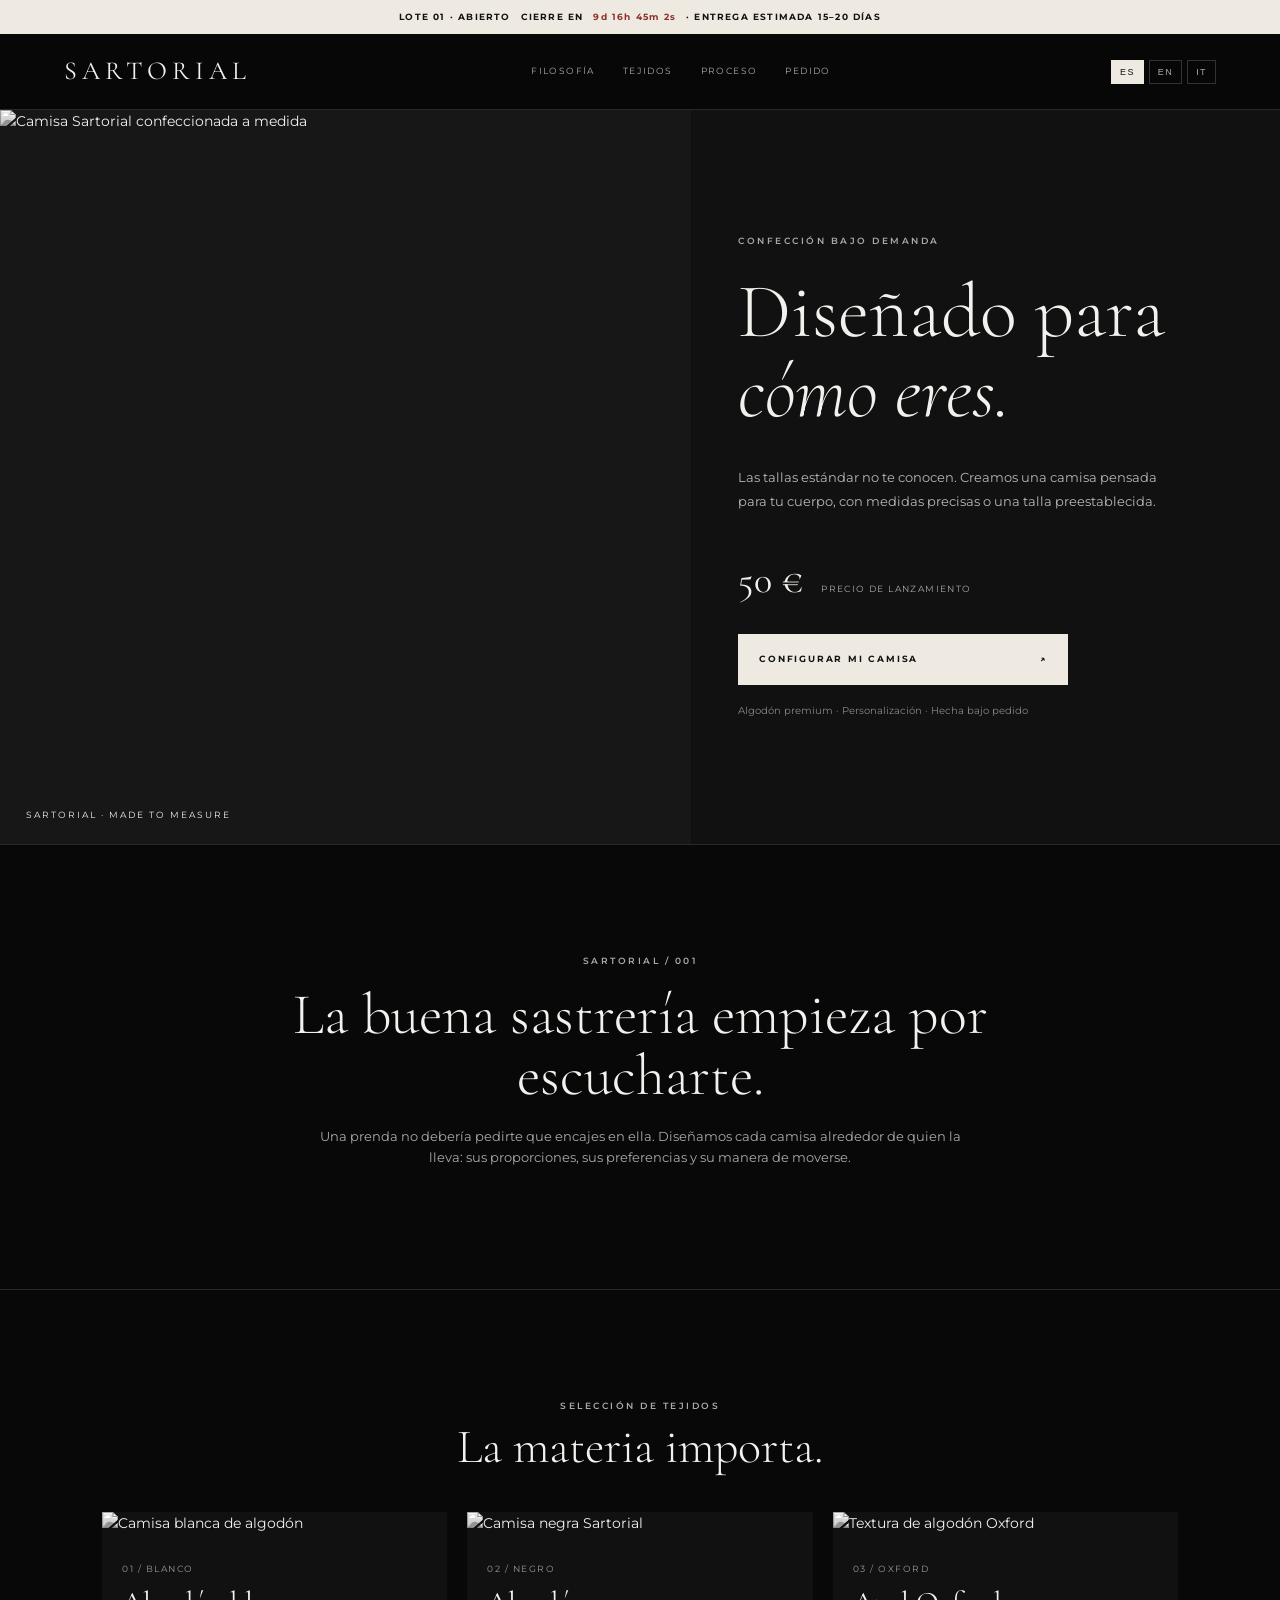
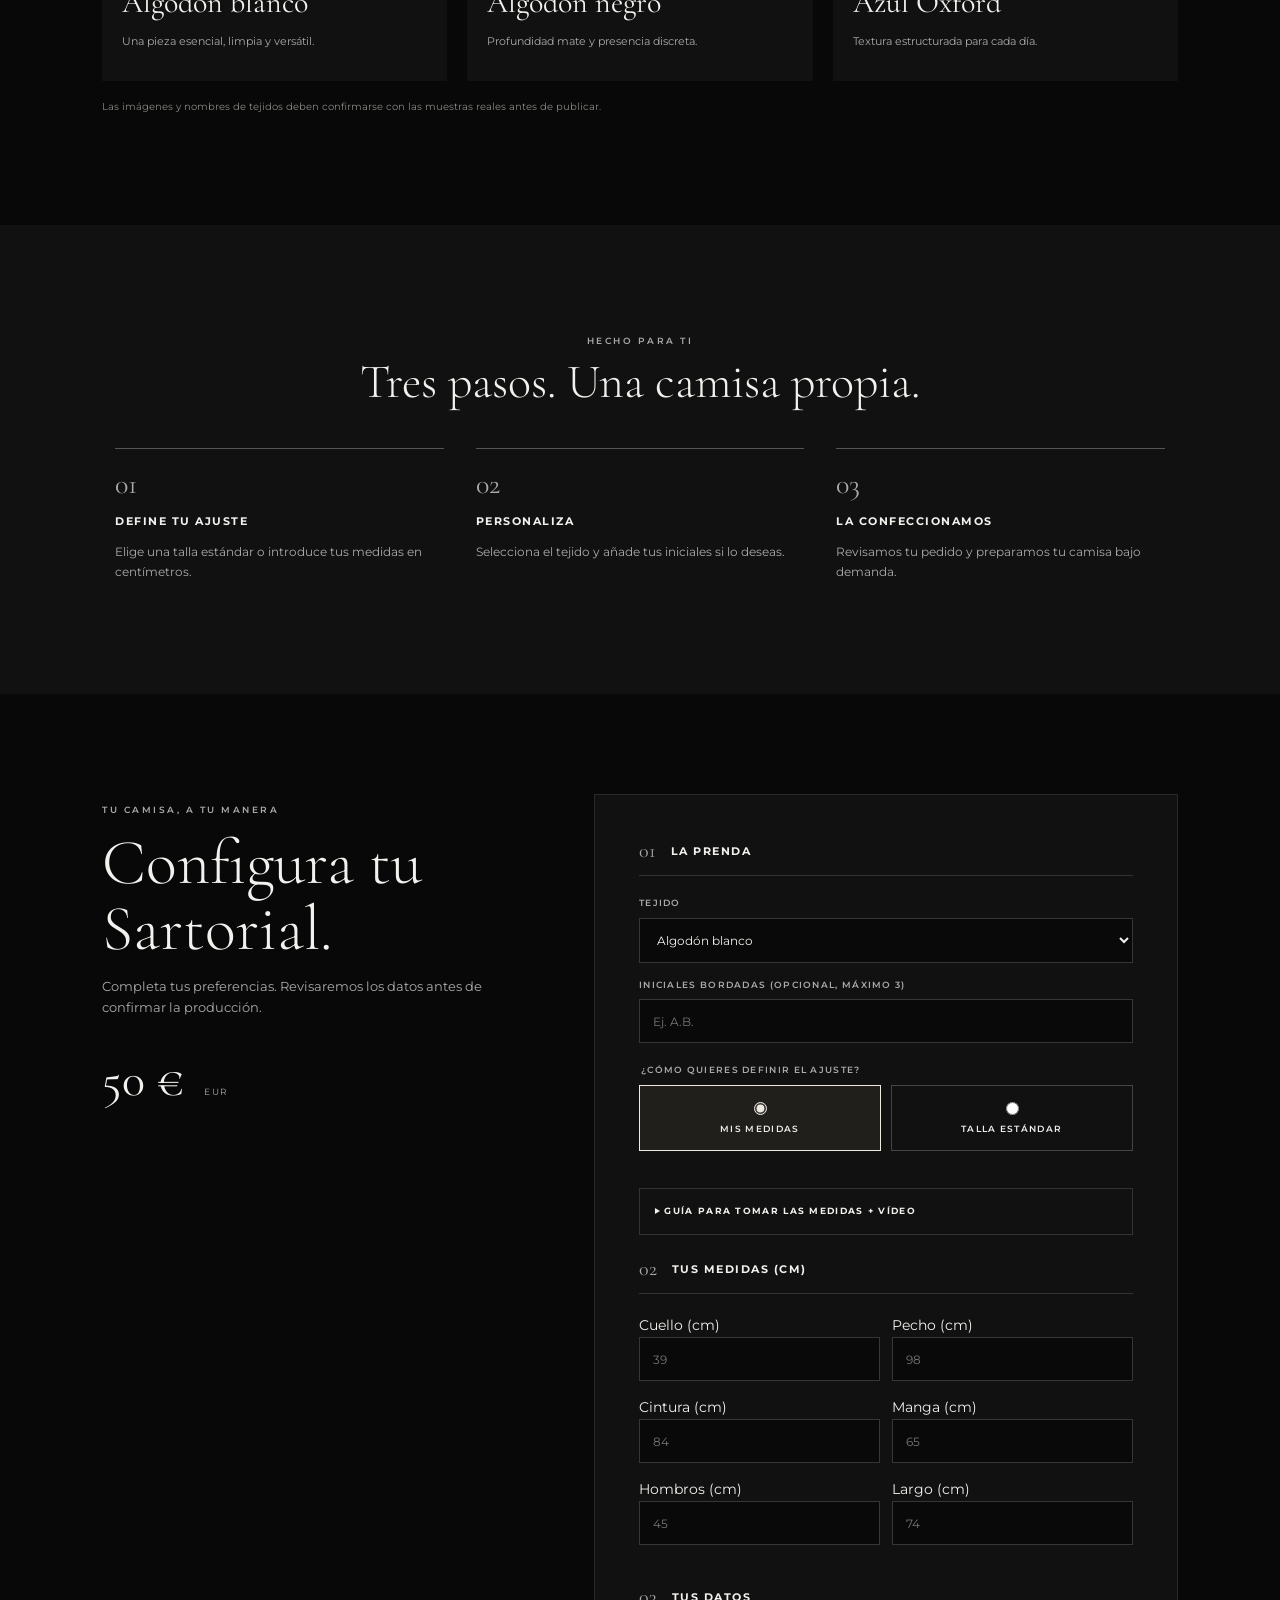
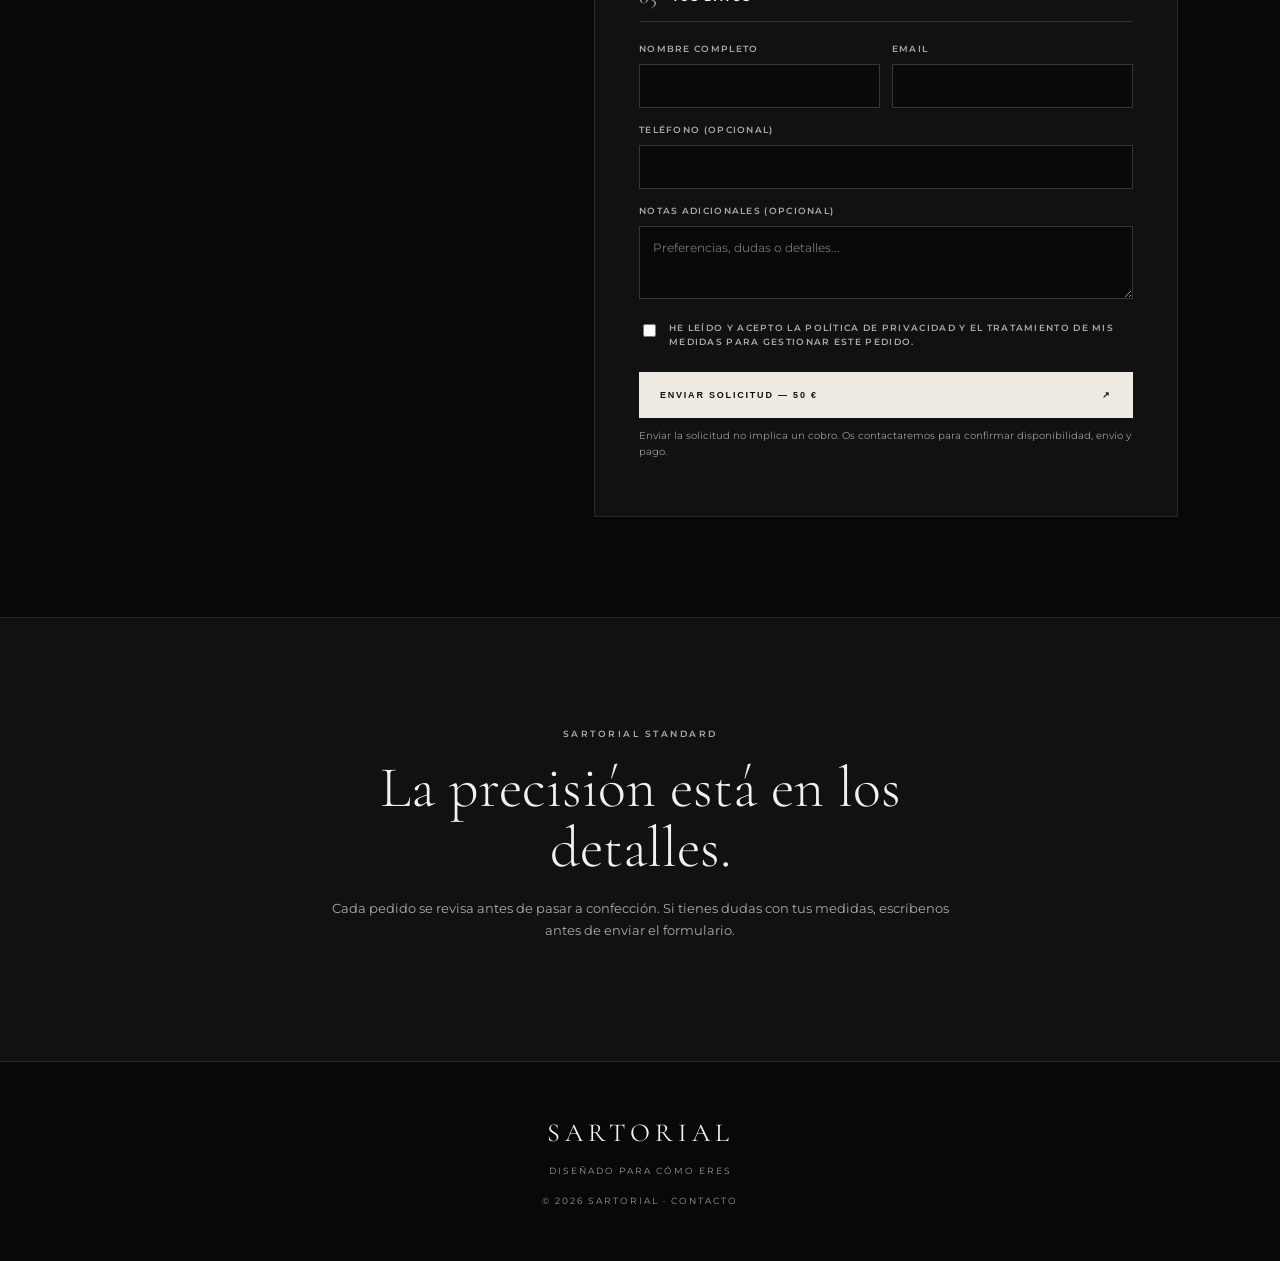
==== index.html @ f7d9afb0 "Add files via upload" ====
<!doctype html>
<html lang="es">
<head>
  <meta charset="utf-8">
  <meta name="viewport" content="width=device-width, initial-scale=1">
  <meta name="theme-color" content="#080808">
  <meta name="description" content="Camisas hechas para ti. Personaliza tu Sartorial con tejidos premium, iniciales bordadas y medidas individuales.">
  <title>Sartorial — Diseñado para cómo eres</title>
  <link rel="preconnect" href="https://fonts.googleapis.com">
  <link rel="preconnect" href="https://fonts.gstatic.com" crossorigin>
  <link href="https://fonts.googleapis.com/css2?family=Cormorant+Garamond:wght@300;400;500;600&family=Montserrat:wght@300;400;500;600;700&display=swap" rel="stylesheet">
  <link rel="stylesheet" href="styles.css">
  <script type="application/ld+json">
  {"@context":"https://schema.org","@type":"Product","name":"Camisa Sartorial a medida","description":"Camisa confeccionada bajo demanda y personalizada.","offers":{"@type":"Offer","price":"50.00","priceCurrency":"EUR","availability":"https://schema.org/PreOrder"}}
  </script>
</head>
<body>
  <div class="announcement"><span id="batch-label">LOTE ABIERTO</span><span>CIERRE EN</span><strong id="countdown">—</strong><span>· ENTREGA ESTIMADA 15–20 DÍAS</span></div>
  <header class="site-header">
    <a class="wordmark" href="#inicio" aria-label="Sartorial inicio">SARTORIAL</a>
    <nav aria-label="Navegación principal"><a href="#filosofia">FILOSOFÍA</a><a href="#tejidos">TEJIDOS</a><a href="#proceso">PROCESO</a><a href="#pedido">PEDIDO</a></nav>
    <div class="language" aria-label="Idioma"><button class="active" data-lang="es">ES</button><button data-lang="en">EN</button><button data-lang="it">IT</button></div>
  </header>

  <main>
    <section class="hero" id="inicio">
      <div class="hero-image">
        <img src="https://lh3.googleusercontent.com/d/1wx8-5q3c4kAU1tQ2oVmHjJ8CKC2VSAO0" alt="Camisa Sartorial confeccionada a medida" fetchpriority="high">
        <div class="image-note">SARTORIAL · MADE TO MEASURE</div>
      </div>
      <div class="hero-copy">
        <p class="eyebrow" data-i18n="eyebrow">CONFECCIÓN BAJO DEMANDA</p>
        <h1 data-i18n="heroTitle">Diseñado para <em>cómo eres.</em></h1>
        <p class="intro" data-i18n="heroText">Las tallas estándar no te conocen. Creamos una camisa pensada para tu cuerpo, con medidas precisas o una talla preestablecida.</p>
        <div class="price">50 € <small data-i18n="fixedPrice">PRECIO DE LANZAMIENTO</small></div>
        <a class="button button-light" href="#pedido" data-i18n="cta">CONFIGURAR MI CAMISA <span>↗</span></a>
        <p class="microcopy" data-i18n="heroFoot">Algodón premium · Personalización · Hecha bajo pedido</p>
      </div>
    </section>

    <section class="manifesto section-pad" id="filosofia">
      <p class="eyebrow">SARTORIAL / 001</p>
      <h2 data-i18n="manifestoTitle">La buena sastrería empieza por escucharte.</h2>
      <p data-i18n="manifestoText">Una prenda no debería pedirte que encajes en ella. Diseñamos cada camisa alrededor de quien la lleva: sus proporciones, sus preferencias y su manera de moverse.</p>
    </section>

    <section class="editorial section-pad" id="tejidos">
      <div class="section-heading"><p class="eyebrow" data-i18n="materialsEyebrow">SELECCIÓN DE TEJIDOS</p><h2 data-i18n="materialsTitle">La materia importa.</h2></div>
      <div class="fabric-grid">
        <article class="fabric-card"><img src="https://lh3.googleusercontent.com/d/1cTrzSL8XdZpRf8kXjoqJFX-5O8JJBN8q" alt="Camisa blanca de algodón" loading="lazy"><div><span>01 / BLANCO</span><h3>Algodón blanco</h3><p>Una pieza esencial, limpia y versátil.</p></div></article>
        <article class="fabric-card"><img src="https://lh3.googleusercontent.com/d/1vW1AAp91t5ZavHSeyl07UrcdvNSV1Z9H" alt="Camisa negra Sartorial" loading="lazy"><div><span>02 / NEGRO</span><h3>Algodón negro</h3><p>Profundidad mate y presencia discreta.</p></div></article>
        <article class="fabric-card"><img src="https://lh3.googleusercontent.com/d/1_Z3MTO8DYnrXw97mIoOrUV_EVAlqHtDP" alt="Textura de algodón Oxford" loading="lazy"><div><span>03 / OXFORD</span><h3>Azul Oxford</h3><p>Textura estructurada para cada día.</p></div></article>
      </div>
      <p class="fine-print">Las imágenes y nombres de tejidos deben confirmarse con las muestras reales antes de publicar.</p>
    </section>

    <section class="process section-pad" id="proceso">
      <div class="section-heading"><p class="eyebrow" data-i18n="processEyebrow">HECHO PARA TI</p><h2 data-i18n="processTitle">Tres pasos. Una camisa propia.</h2></div>
      <div class="steps">
        <article><b>01</b><h3 data-i18n="step1Title">Define tu ajuste</h3><p data-i18n="step1Text">Elige una talla estándar o introduce tus medidas en centímetros.</p></article>
        <article><b>02</b><h3 data-i18n="step2Title">Personaliza</h3><p data-i18n="step2Text">Selecciona el tejido y añade tus iniciales si lo deseas.</p></article>
        <article><b>03</b><h3 data-i18n="step3Title">La confeccionamos</h3><p data-i18n="step3Text">Revisamos tu pedido y preparamos tu camisa bajo demanda.</p></article>
      </div>
    </section>

    <section class="order-section section-pad" id="pedido">
      <div class="order-intro"><p class="eyebrow" data-i18n="orderEyebrow">TU CAMISA, A TU MANERA</p><h2 data-i18n="orderTitle">Configura tu Sartorial.</h2><p data-i18n="orderText">Completa tus preferencias. Revisaremos los datos antes de confirmar la producción.</p><div class="price large">50 € <small>EUR</small></div></div>
      <form id="order-form" class="order-form">
        <div class="form-heading"><span>01</span><h3 data-i18n="formProduct">La prenda</h3></div>
        <label><span data-i18n="fabricLabel">Tejido</span><select name="fabric" required><option value="white-cotton">Algodón blanco</option><option value="black-cotton">Algodón negro</option><option value="blue-oxford">Azul Oxford</option></select></label>
        <label><span data-i18n="initialsLabel">Iniciales bordadas (opcional, máximo 3)</span><input name="initials" maxlength="3" placeholder="Ej. A.B." autocomplete="off"></label>
        <fieldset><legend data-i18n="fitMethod">¿Cómo quieres definir el ajuste?</legend><div class="choice-row"><label class="choice"><input type="radio" name="measurementMode" value="custom" checked><span data-i18n="customMode">Mis medidas</span></label><label class="choice"><input type="radio" name="measurementMode" value="standard"><span data-i18n="standardMode">Talla estándar</span></label></div></fieldset>

        <div class="measurement-help">
          <details><summary data-i18n="measureGuide">GUÍA PARA TOMAR LAS MEDIDAS + VÍDEO</summary>
            <div class="guide-content">
              <p data-i18n="guideIntro">Usa una cinta métrica flexible. Mide sobre una camisa que te siente bien o pide ayuda a otra persona. Anota las medidas en centímetros.</p>
              <div class="measure-list">
                <p><b>01 · Cuello</b><br>Rodea la base del cuello, dejando espacio para un dedo.</p>
                <p><b>02 · Pecho</b><br>Mide alrededor de la parte más ancha del pecho, bajo las axilas.</p>
                <p><b>03 · Cintura</b><br>Mide alrededor de la zona donde quieres que la camisa quede ajustada.</p>
                <p><b>04 · Manga</b><br>Mide desde el punto del hombro hasta la muñeca, con el brazo ligeramente doblado.</p>
                <p><b>05 · Hombros</b><br>Mide de un extremo al otro de los hombros por la espalda.</p>
                <p><b>06 · Largo</b><br>Mide desde la base del cuello por la espalda hasta el largo deseado.</p>
              </div>
              <div class="video-placeholder"><div class="play">▶</div><p>Vídeo de toma de medidas</p><small>El enlace del vídeo original del PDF no es un ID válido de YouTube. Añadiremos aquí vuestro vídeo cuando lo tengáis.</small></div>
            </div>
          </details>
        </div>

        <div id="custom-fields">
          <div class="form-heading"><span>02</span><h3 data-i18n="measurementsTitle">Tus medidas (cm)</h3></div>
          <div class="measure-grid">
            <label>Cuello (cm)<input name="neck" type="number" min="25" max="60" step="0.5" placeholder="39" required></label>
            <label>Pecho (cm)<input name="chest" type="number" min="60" max="160" step="0.5" placeholder="98" required></label>
            <label>Cintura (cm)<input name="waist" type="number" min="50" max="160" step="0.5" placeholder="84" required></label>
            <label>Manga (cm)<input name="sleeve" type="number" min="40" max="100" step="0.5" placeholder="65" required></label>
            <label>Hombros (cm)<input name="shoulders" type="number" min="30" max="70" step="0.5" placeholder="45" required></label>
            <label>Largo (cm)<input name="length" type="number" min="50" max="100" step="0.5" placeholder="74" required></label>
          </div>
        </div>
        <div id="standard-fields" hidden>
          <div class="form-heading"><span>02</span><h3 data-i18n="standardTitle">Talla estándar</h3></div>
          <label><span data-i18n="patternLabel">Patrón</span><select name="fitPattern"><option value="slim">Slim fit</option><option value="regular">Regular fit</option><option value="oversized">Oversized</option></select></label>
          <label><span data-i18n="sizeLabel">Talla</span><select name="standardSize"><option>S</option><option>M</option><option>L</option><option>XL</option><option>XXL</option></select></label>
          <div class="measure-grid"><label><span data-i18n="heightLabel">Altura (cm)</span><input name="height" type="number" min="120" max="230" placeholder="180" required></label><label><span data-i18n="weightLabel">Peso (kg)</span><input name="weight" type="number" min="35" max="250" placeholder="75" required></label></div>
        </div>
        <div class="form-heading"><span>03</span><h3 data-i18n="contactTitle">Tus datos</h3></div>
        <div class="measure-grid"><label><span data-i18n="nameLabel">Nombre completo</span><input name="customerName" autocomplete="name" required></label><label><span data-i18n="emailLabel">Email</span><input name="email" type="email" autocomplete="email" required></label></div>
        <label><span data-i18n="phoneLabel">Teléfono (opcional)</span><input name="phone" type="tel" autocomplete="tel"></label>
        <label><span data-i18n="notesLabel">Notas adicionales (opcional)</span><textarea name="notes" rows="3" maxlength="1000" placeholder="Preferencias, dudas o detalles..."></textarea></label>
        <label class="consent"><input type="checkbox" name="privacyConsent" required><span data-i18n="privacyText">He leído y acepto la política de privacidad y el tratamiento de mis medidas para gestionar este pedido.</span></label>
        <button class="button button-light submit" type="submit"><span data-i18n="submit">ENVIAR SOLICITUD — 50 €</span><span>↗</span></button>
        <p class="form-note" data-i18n="paymentNote">Enviar la solicitud no implica un cobro. Os contactaremos para confirmar disponibilidad, envío y pago.</p>
        <div id="form-status" class="status" role="status" aria-live="polite"></div>
      </form>
    </section>

    <section class="promise section-pad"><p class="eyebrow">SARTORIAL STANDARD</p><h2 data-i18n="promiseTitle">La precisión está en los detalles.</h2><p data-i18n="promiseText">Cada pedido se revisa antes de pasar a confección. Si tienes dudas con tus medidas, escríbenos antes de enviar el formulario.</p></section>
  </main>
  <footer><a class="wordmark" href="#inicio">SARTORIAL</a><p>DISEÑADO PARA CÓMO ERES</p><small>© <span id="year"></span> SARTORIAL · <a href="mailto:hello@sartorial.example">CONTACTO</a></small></footer>
  <script src="app.js"></script>
</body>
</html>
---- styles.css ----
*{box-sizing:border-box}html{scroll-behavior:smooth}body{margin:0;background:#080808;color:#f3f1ed;font-family:Montserrat,Arial,sans-serif;font-size:14px;line-height:1.65;-webkit-font-smoothing:antialiased}a{color:inherit}.announcement{min-height:34px;background:#eeeae2;color:#111;display:flex;align-items:center;justify-content:center;gap:10px;padding:7px 12px;font-size:9px;font-weight:700;letter-spacing:1.2px;flex-wrap:wrap}.announcement strong{color:#8d3027}.site-header{height:76px;padding:0 5vw;display:flex;align-items:center;justify-content:space-between;border-bottom:1px solid #292929;position:sticky;top:0;background:rgba(8,8,8,.94);backdrop-filter:blur(14px);z-index:10}.wordmark{text-decoration:none;font-family:"Cormorant Garamond",serif;font-size:26px;letter-spacing:5px;font-weight:400}.site-header nav{display:flex;gap:28px}.site-header nav a,.language button{font-size:9px;letter-spacing:1.4px;text-decoration:none;color:#aaa}.site-header nav a:hover{color:#fff}.language{display:flex;gap:5px}.language button{background:none;border:1px solid #333;padding:6px 8px;color:#aaa;cursor:pointer}.language button.active{background:#eeeae2;color:#111;border-color:#eeeae2}.hero{display:grid;grid-template-columns:1.08fr .92fr;min-height:650px;border-bottom:1px solid #282828}.hero-image{position:relative;min-height:550px;background:#171717;overflow:hidden}.hero-image img{width:100%;height:100%;position:absolute;inset:0;object-fit:cover;object-position:center 20%;filter:grayscale(100%);}.image-note{position:absolute;bottom:22px;left:26px;font-size:9px;letter-spacing:2px}.hero-copy{padding:9vw 8%;display:flex;flex-direction:column;justify-content:center;background:#111}.eyebrow{font-size:9px;letter-spacing:2.5px;color:#aaa;font-weight:600}.hero h1,.section-heading h2,.manifesto h2,.order-intro h2,.promise h2{font-family:"Cormorant Garamond",Georgia,serif;font-weight:300;line-height:1.04}.hero h1{font-size:clamp(48px,6vw,82px);margin:14px 0 20px}.hero h1 em{font-weight:300}.intro{max-width:440px;color:#b9b7b2;font-size:13px;line-height:1.9}.price{font-family:"Cormorant Garamond",serif;font-size:38px;margin:22px 0}.price small{font-family:Montserrat,sans-serif;font-size:9px;letter-spacing:1.4px;color:#aaa;margin-left:9px}.button{display:flex;align-items:center;justify-content:space-between;gap:20px;padding:17px 20px;text-decoration:none;font-size:9px;letter-spacing:1.8px;font-weight:700;border:1px solid #eeeae2;cursor:pointer}.button-light{background:#eeeae2;color:#111}.button-light:hover{background:transparent;color:#eeeae2}.hero-copy .button{max-width:330px}.microcopy,.fine-print{font-size:10px;color:#898781;margin-top:18px}.section-pad{padding:100px 8%}.manifesto{text-align:center;max-width:900px;margin:auto}.manifesto h2,.promise h2{font-size:clamp(36px,5vw,58px);margin:16px auto}.manifesto>p:last-child,.promise>p:last-child{max-width:650px;margin:20px auto;color:#aaa;font-size:13px}.editorial{border-top:1px solid #282828}.section-heading{text-align:center;margin-bottom:40px}.section-heading h2{font-size:48px;margin:8px}.fabric-grid{display:grid;grid-template-columns:repeat(3,1fr);gap:20px}.fabric-card{position:relative;min-width:0;background:#111}.fabric-card img{width:100%;height:450px;object-fit:cover;filter:grayscale(100%);transition:.5s}.fabric-card:hover img{filter:grayscale(0);transform:scale(1.01)}.fabric-card div{padding:20px}.fabric-card span{font-size:9px;letter-spacing:1.5px;color:#999}.fabric-card h3{font:30px "Cormorant Garamond",serif;margin:5px 0}.fabric-card p{font-size:11px;color:#aaa}.process{background:#111}.steps{display:grid;grid-template-columns:repeat(3,1fr);gap:32px;max-width:1050px;margin:auto}.steps article{border-top:1px solid #555;padding-top:18px}.steps b{font:28px "Cormorant Garamond",serif;color:#aaa}.steps h3{font-size:11px;letter-spacing:1.5px;text-transform:uppercase}.steps p{font-size:12px;color:#aaa}.order-section{display:grid;grid-template-columns:.8fr 1.2fr;gap:8vw}.order-intro{position:sticky;top:120px;align-self:start}.order-intro h2{font-size:clamp(42px,5vw,64px);margin:12px 0}.order-intro>p:not(.eyebrow){color:#aaa;font-size:13px}.price.large{font-size:48px}.order-form{background:#111;border:1px solid #292929;padding:clamp(20px,4vw,44px)}.form-heading{display:flex;gap:15px;align-items:center;border-bottom:1px solid #333;margin:25px 0 20px;padding-bottom:12px}.form-heading:first-child{margin-top:0}.form-heading span{font:20px "Cormorant Garamond",serif;color:#aaa}.form-heading h3{font-size:11px;letter-spacing:1.5px;text-transform:uppercase;margin:0}.order-form label{display:block;margin:0 0 15px}.order-form label>span,.order-form legend{display:block;color:#aaa;font-size:9px;letter-spacing:1.3px;text-transform:uppercase;margin-bottom:7px;font-weight:600}.order-form input:not([type=radio]):not([type=checkbox]),.order-form select,.order-form textarea{width:100%;background:#090909;color:#f3f1ed;border:1px solid #363636;padding:13px;font:12px Montserrat,sans-serif;border-radius:0;min-height:44px}.order-form input:focus,.order-form select:focus,.order-form textarea:focus{outline:1px solid #aaa;border-color:#aaa}.order-form fieldset{border:0;padding:0;margin:20px 0}.choice-row{display:grid;grid-template-columns:1fr 1fr;gap:10px}.choice{border:1px solid #444;padding:13px;text-align:center;cursor:pointer}.choice:has(input:checked){border-color:#eeeae2;background:#201f1c}.choice input{accent-color:#eeeae2}.choice span{margin:0!important;color:#eee!important}.measure-grid{display:grid;grid-template-columns:1fr 1fr;gap:0 12px}.measurement-help{border:1px solid #333;margin:22px 0}.measurement-help summary{cursor:pointer;padding:15px;font-size:9px;letter-spacing:1.3px;font-weight:700}.guide-content{padding:0 16px 18px;color:#aaa;font-size:11px}.measure-list{display:grid;grid-template-columns:1fr 1fr;gap:8px 20px}.measure-list p{margin:8px 0}.measure-list b{color:#eee}.video-placeholder{background:#191919;border:1px solid #333;padding:24px;text-align:center;margin-top:15px}.play{width:42px;height:42px;border:1px solid #aaa;border-radius:50%;display:grid;place-items:center;margin:auto auto 10px}.video-placeholder p{color:#eee;margin:5px}.video-placeholder small{font-size:10px}.consent{display:flex!important;align-items:flex-start;gap:10px}.consent input{margin-top:3px;accent-color:#eeeae2}.consent span{font-size:9px!important;line-height:1.6}.submit{width:100%;margin-top:10px}.form-note{font-size:10px;color:#999;line-height:1.6}.status{margin-top:12px;font-size:12px}.status.error{color:#ff9c91}.status.success{color:#b7d9b1}.promise{text-align:center;background:#111;border-top:1px solid #292929}.promise h2{max-width:700px}footer{text-align:center;padding:50px 20px;border-top:1px solid #292929}footer p,footer small{font-size:9px;letter-spacing:2px;color:#999}footer small a{text-decoration:none} [hidden]{display:none!important}
@media(max-width:850px){.site-header{height:auto;min-height:66px;flex-wrap:wrap;padding:12px 5vw;gap:12px}.site-header nav{order:3;width:100%;justify-content:center;gap:18px}.site-header nav a{font-size:8px}.hero{grid-template-columns:1fr}.hero-image{min-height:420px;height:60vw}.hero-copy{padding:50px 8%}.fabric-grid{grid-template-columns:1fr 1fr}.fabric-card:last-child{grid-column:1/-1}.fabric-card img{height:360px}.order-section{grid-template-columns:1fr;gap:35px}.order-intro{position:static}.section-pad{padding:75px 6%}}
@media(max-width:560px){.announcement{font-size:8px;gap:6px}.wordmark{font-size:22px}.site-header nav{gap:12px}.site-header nav a{letter-spacing:.7px}.hero-image{min-height:360px}.hero h1{font-size:52px}.fabric-grid,.steps{grid-template-columns:1fr}.fabric-card:last-child{grid-column:auto}.fabric-card img{height:420px}.section-pad{padding:65px 6%}.measure-grid,.measure-list{grid-template-columns:1fr}.order-form{padding:20px 15px}.choice-row{grid-template-columns:1fr}.price{margin:16px 0}}
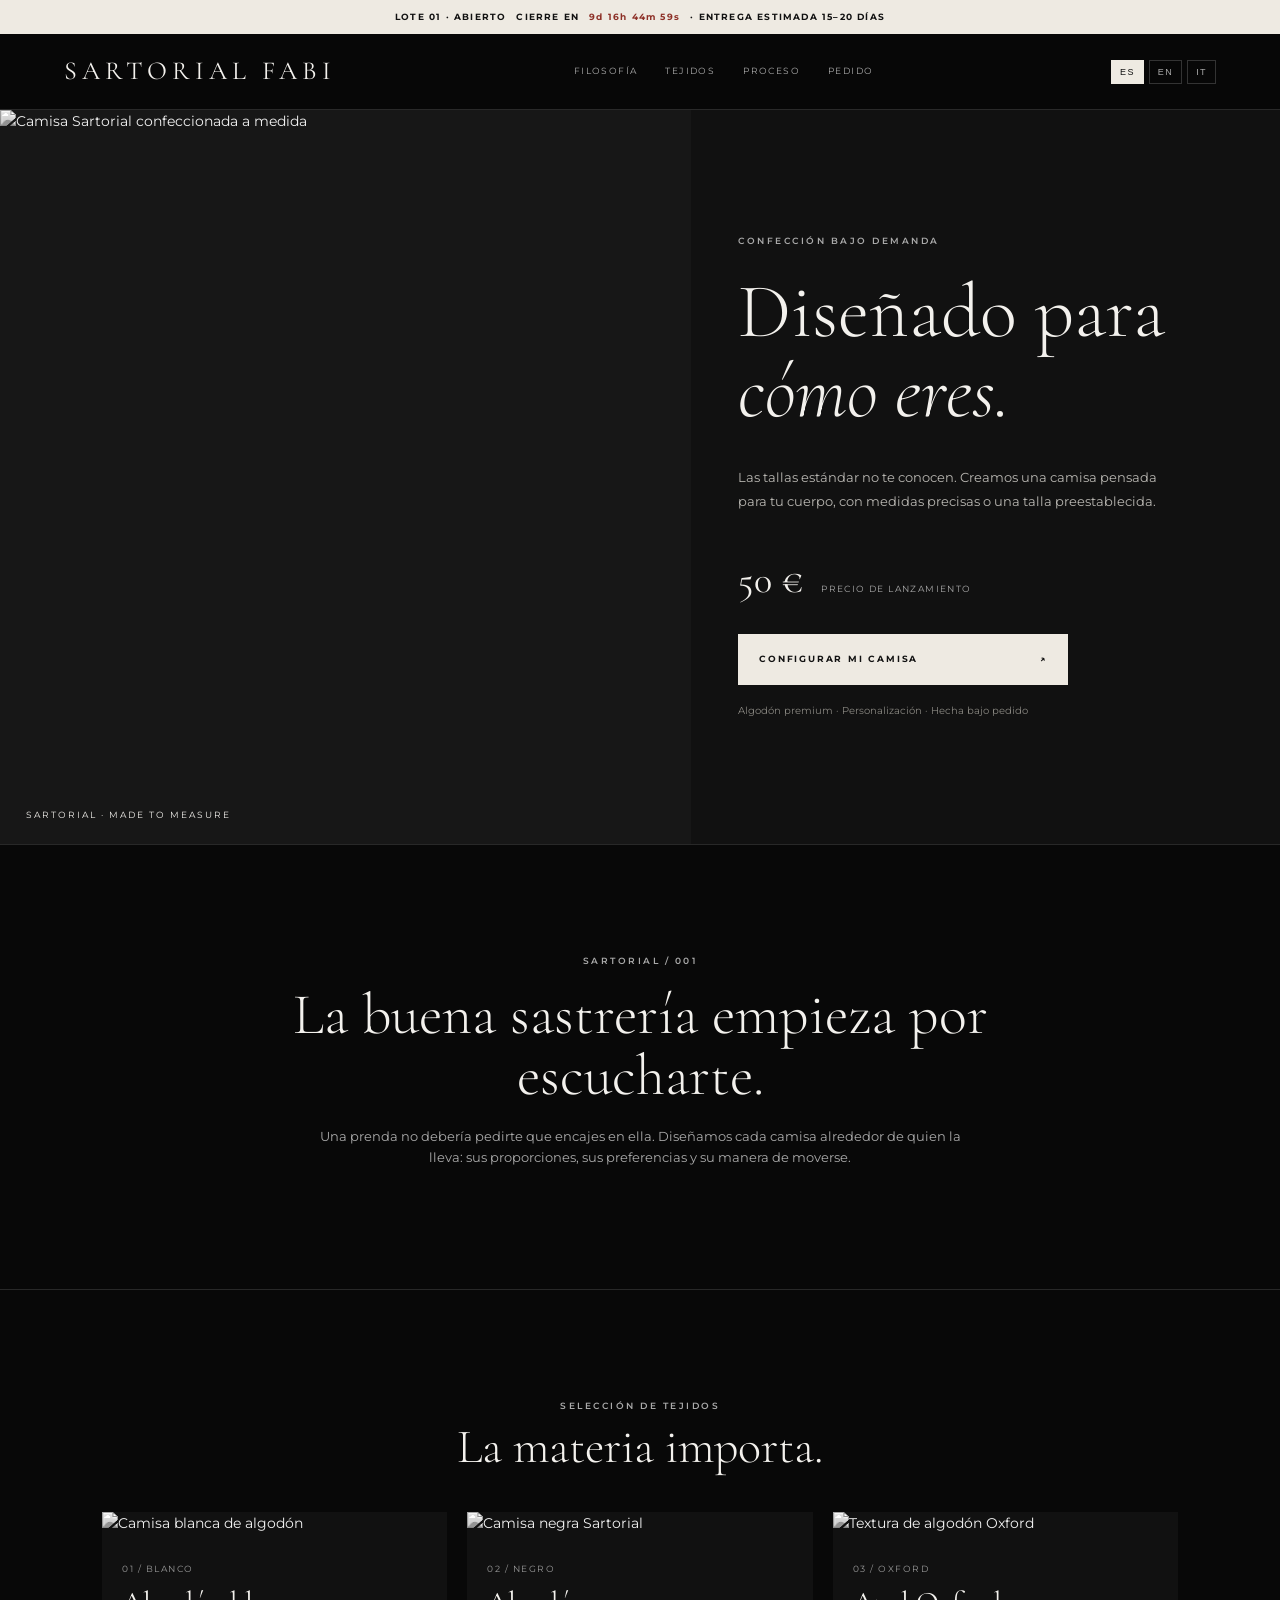
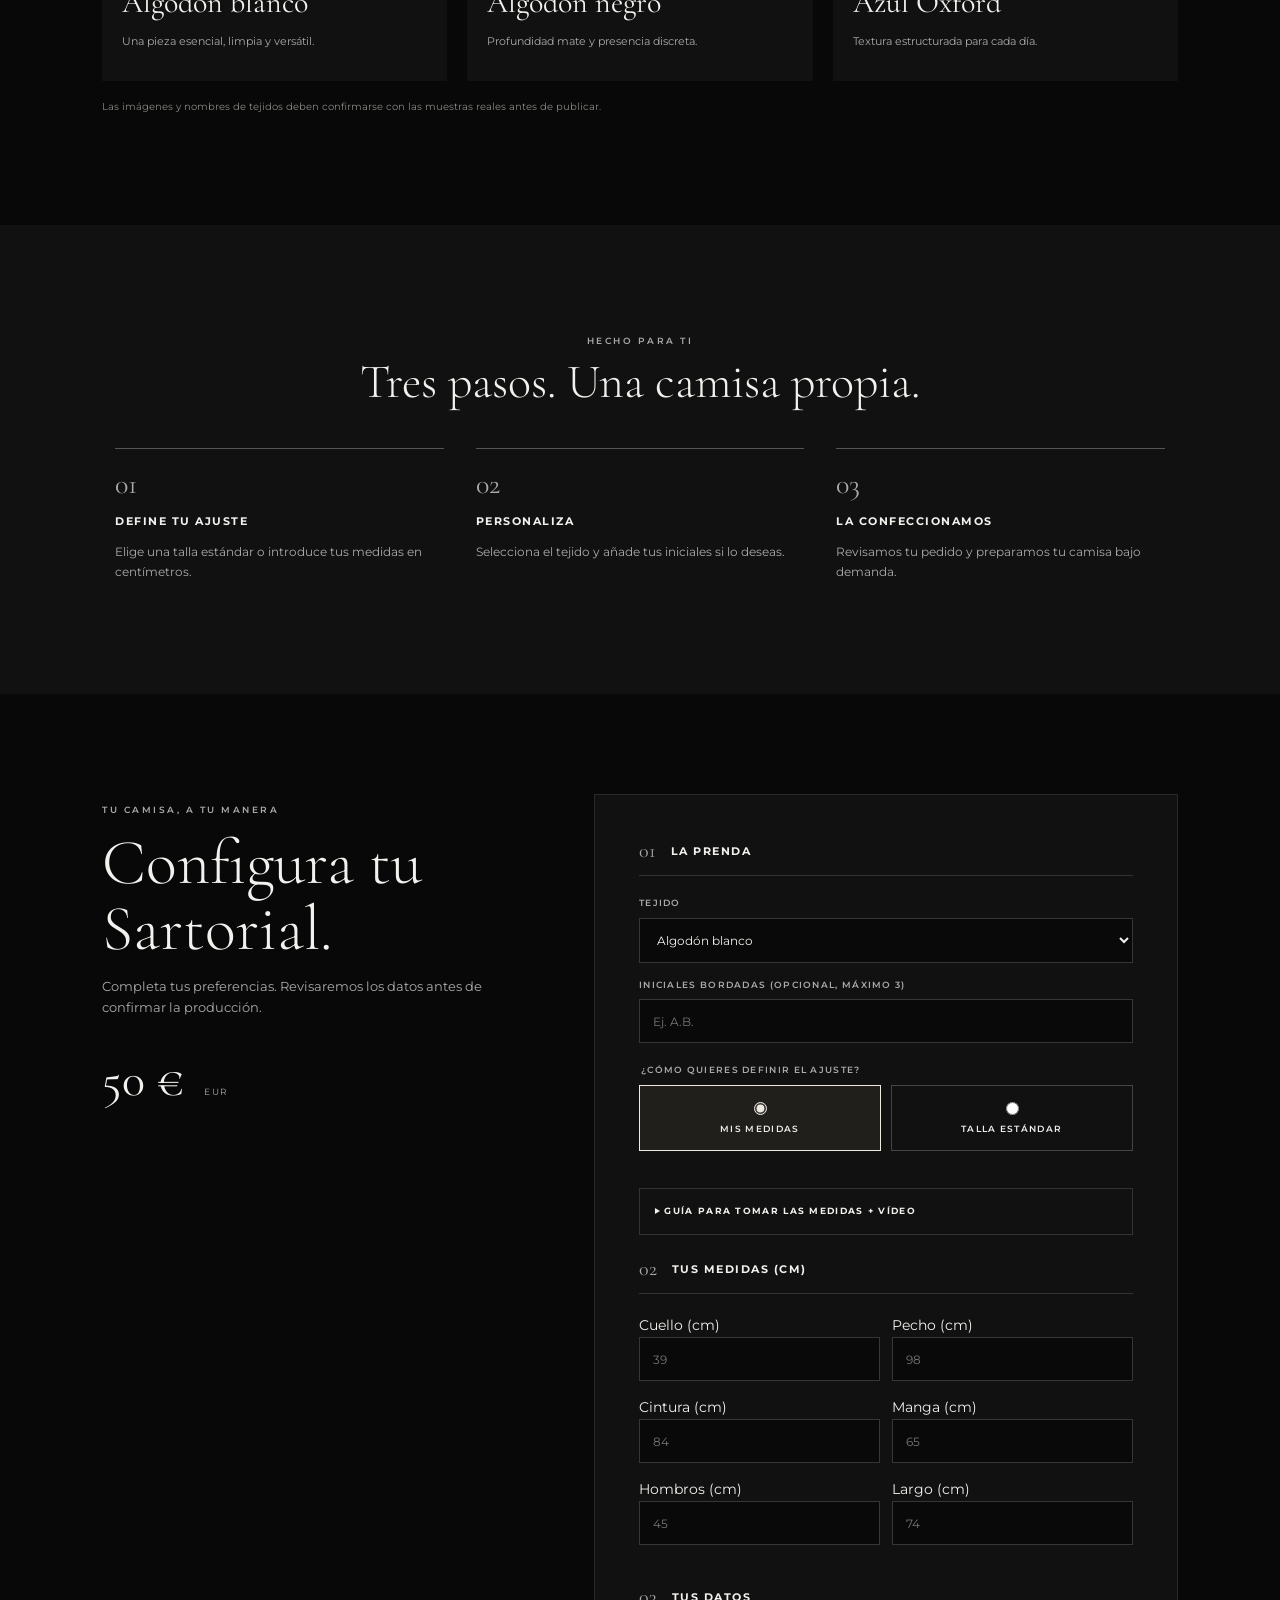
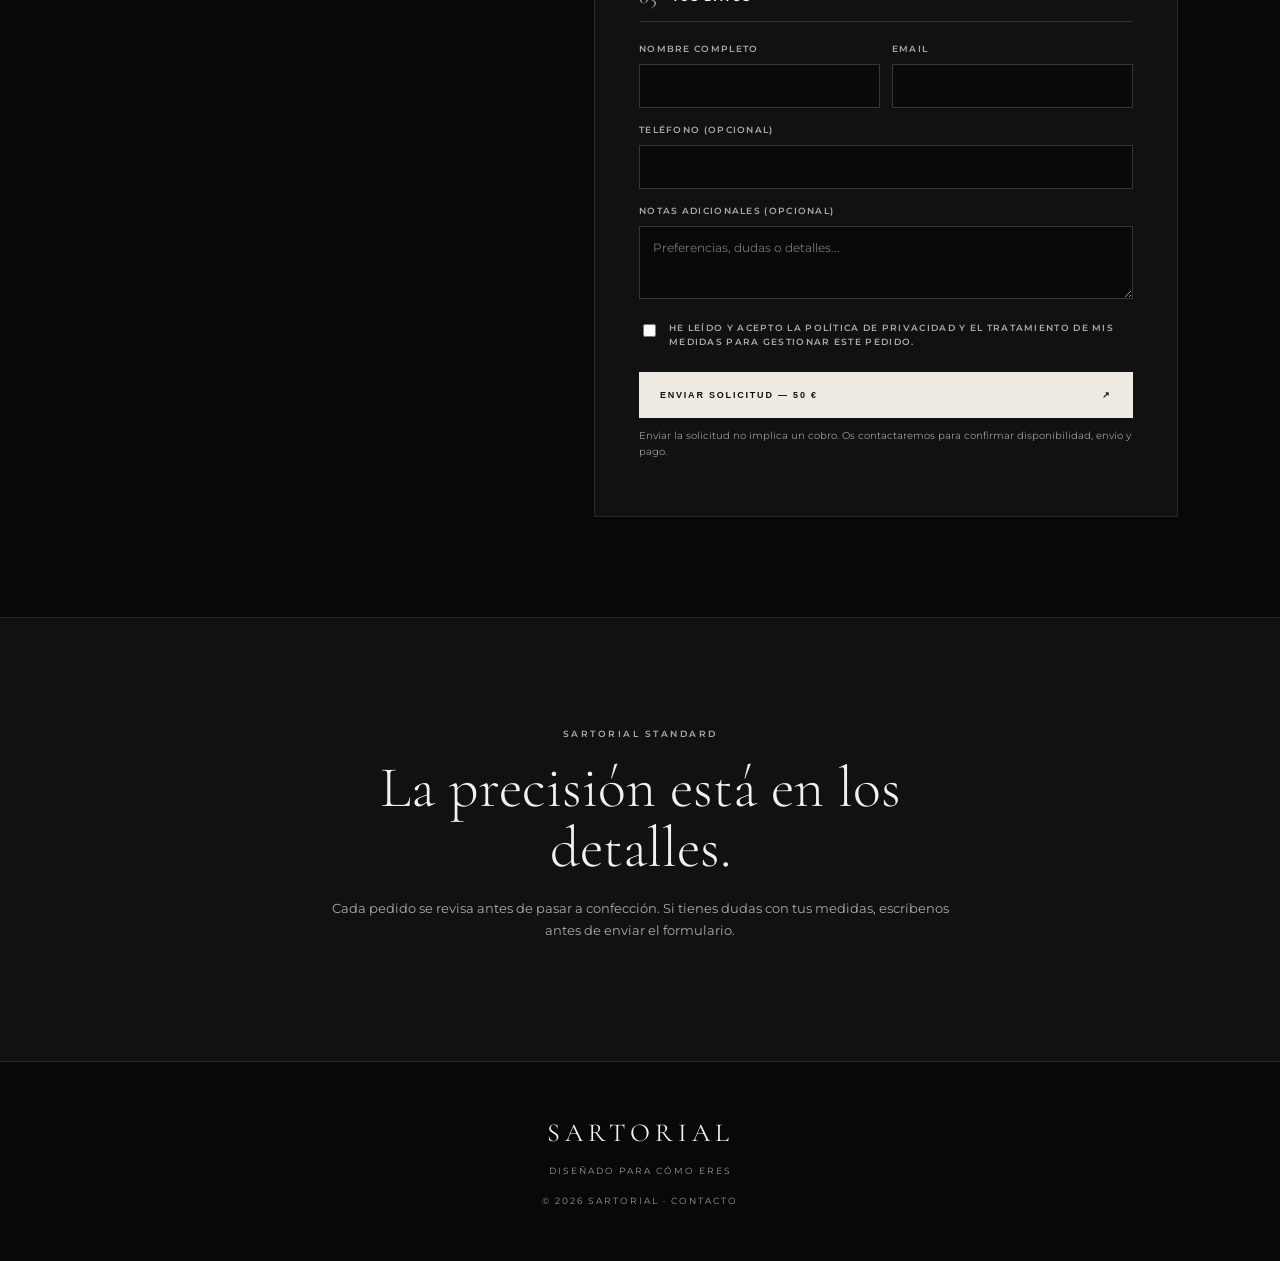
==== commit 1b10e0fe: "Update index.html" ====
--- a/index.html
+++ b/index.html
@@ -17,7 +17,7 @@
 <body>
   <div class="announcement"><span id="batch-label">LOTE ABIERTO</span><span>CIERRE EN</span><strong id="countdown">—</strong><span>· ENTREGA ESTIMADA 15–20 DÍAS</span></div>
   <header class="site-header">
-    <a class="wordmark" href="#inicio" aria-label="Sartorial inicio">SARTORIAL</a>
+    <a class="wordmark" href="#inicio" aria-label="Sartorial inicio">SARTORIAL FABI</a>
     <nav aria-label="Navegación principal"><a href="#filosofia">FILOSOFÍA</a><a href="#tejidos">TEJIDOS</a><a href="#proceso">PROCESO</a><a href="#pedido">PEDIDO</a></nav>
     <div class="language" aria-label="Idioma"><button class="active" data-lang="es">ES</button><button data-lang="en">EN</button><button data-lang="it">IT</button></div>
   </header>
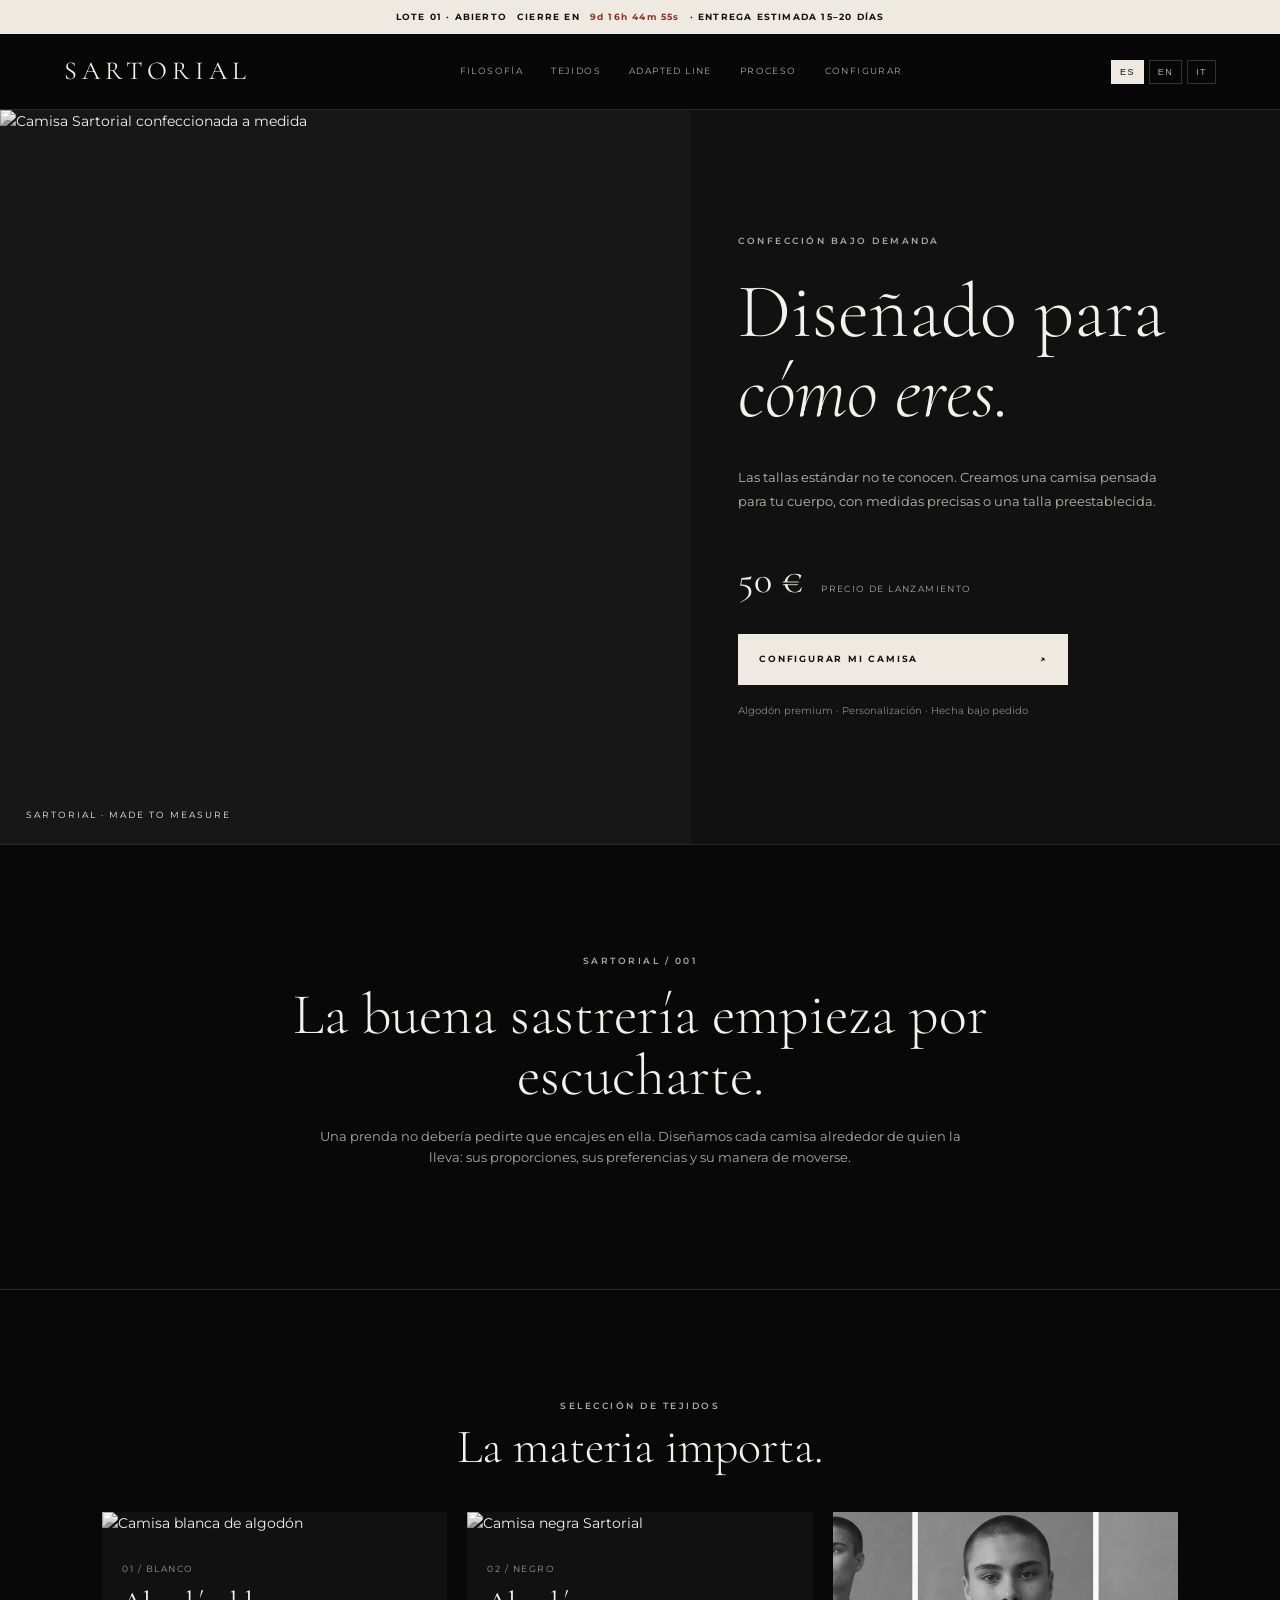
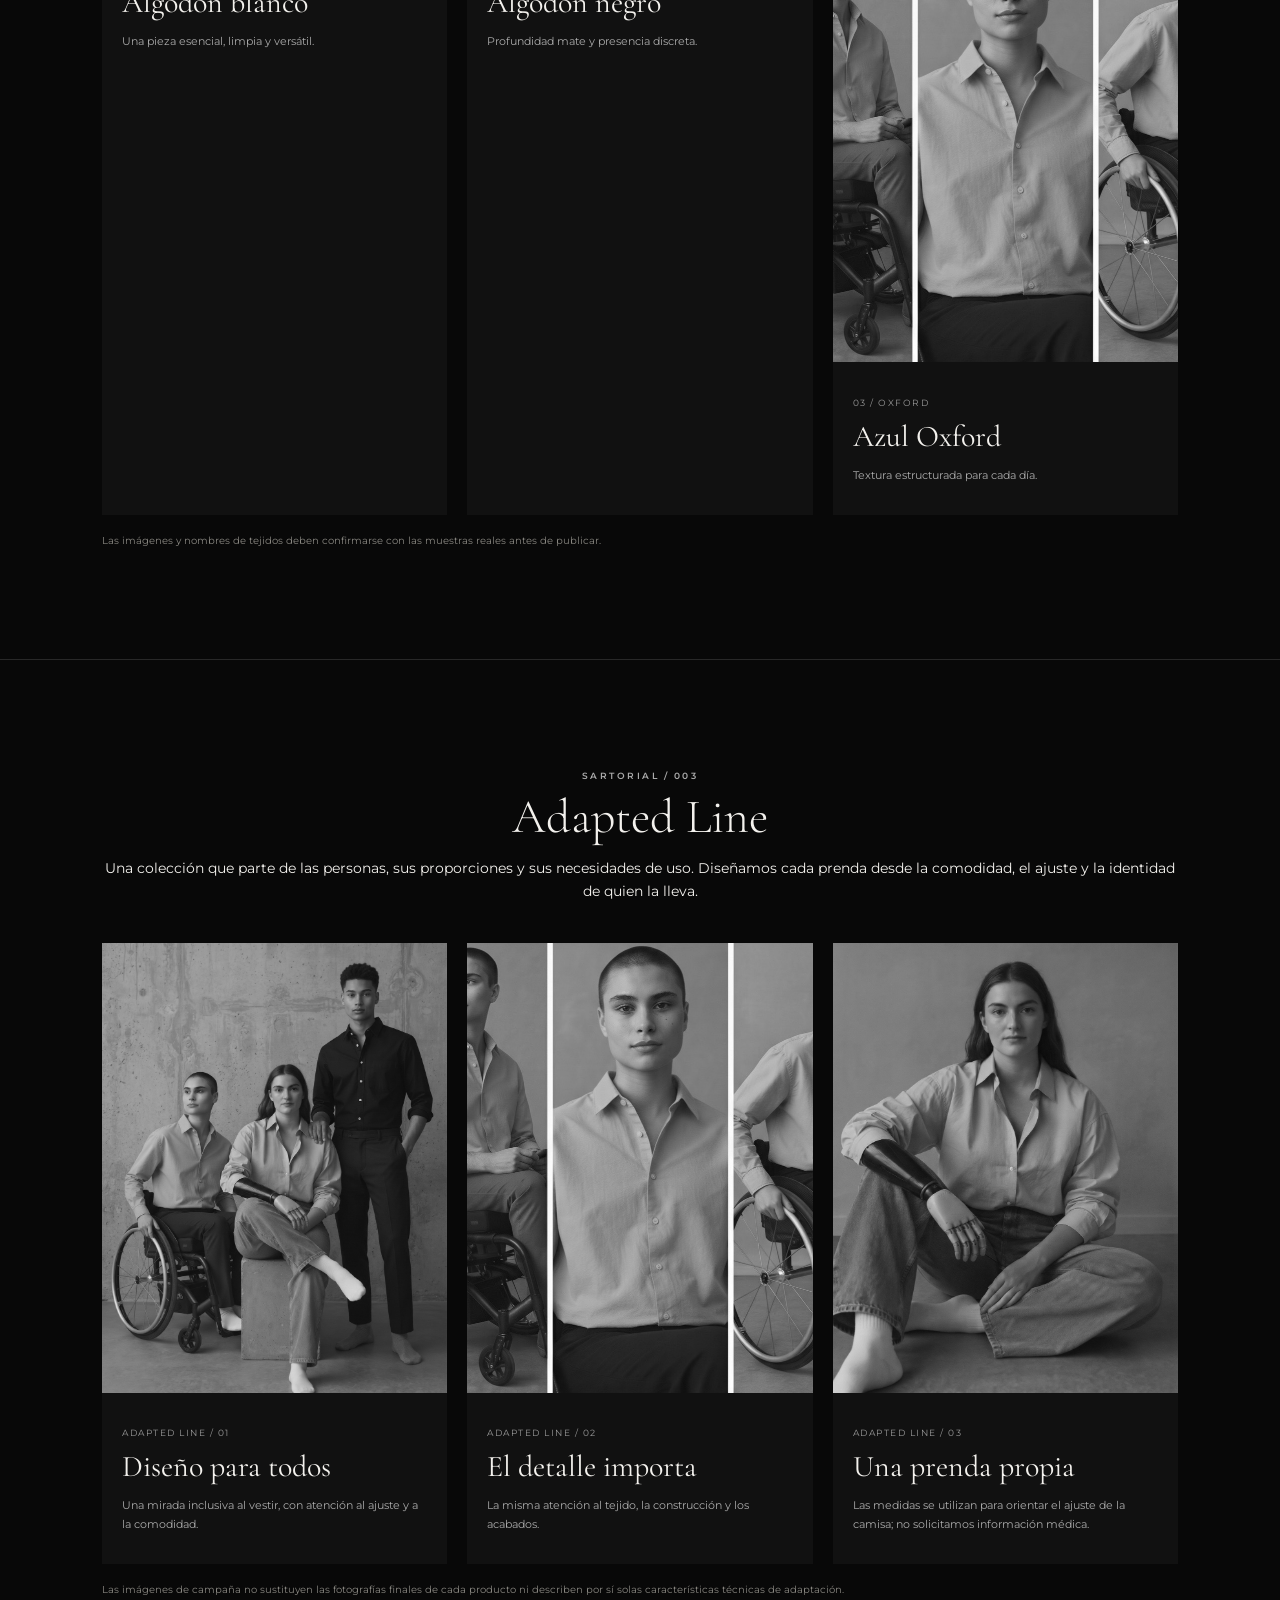
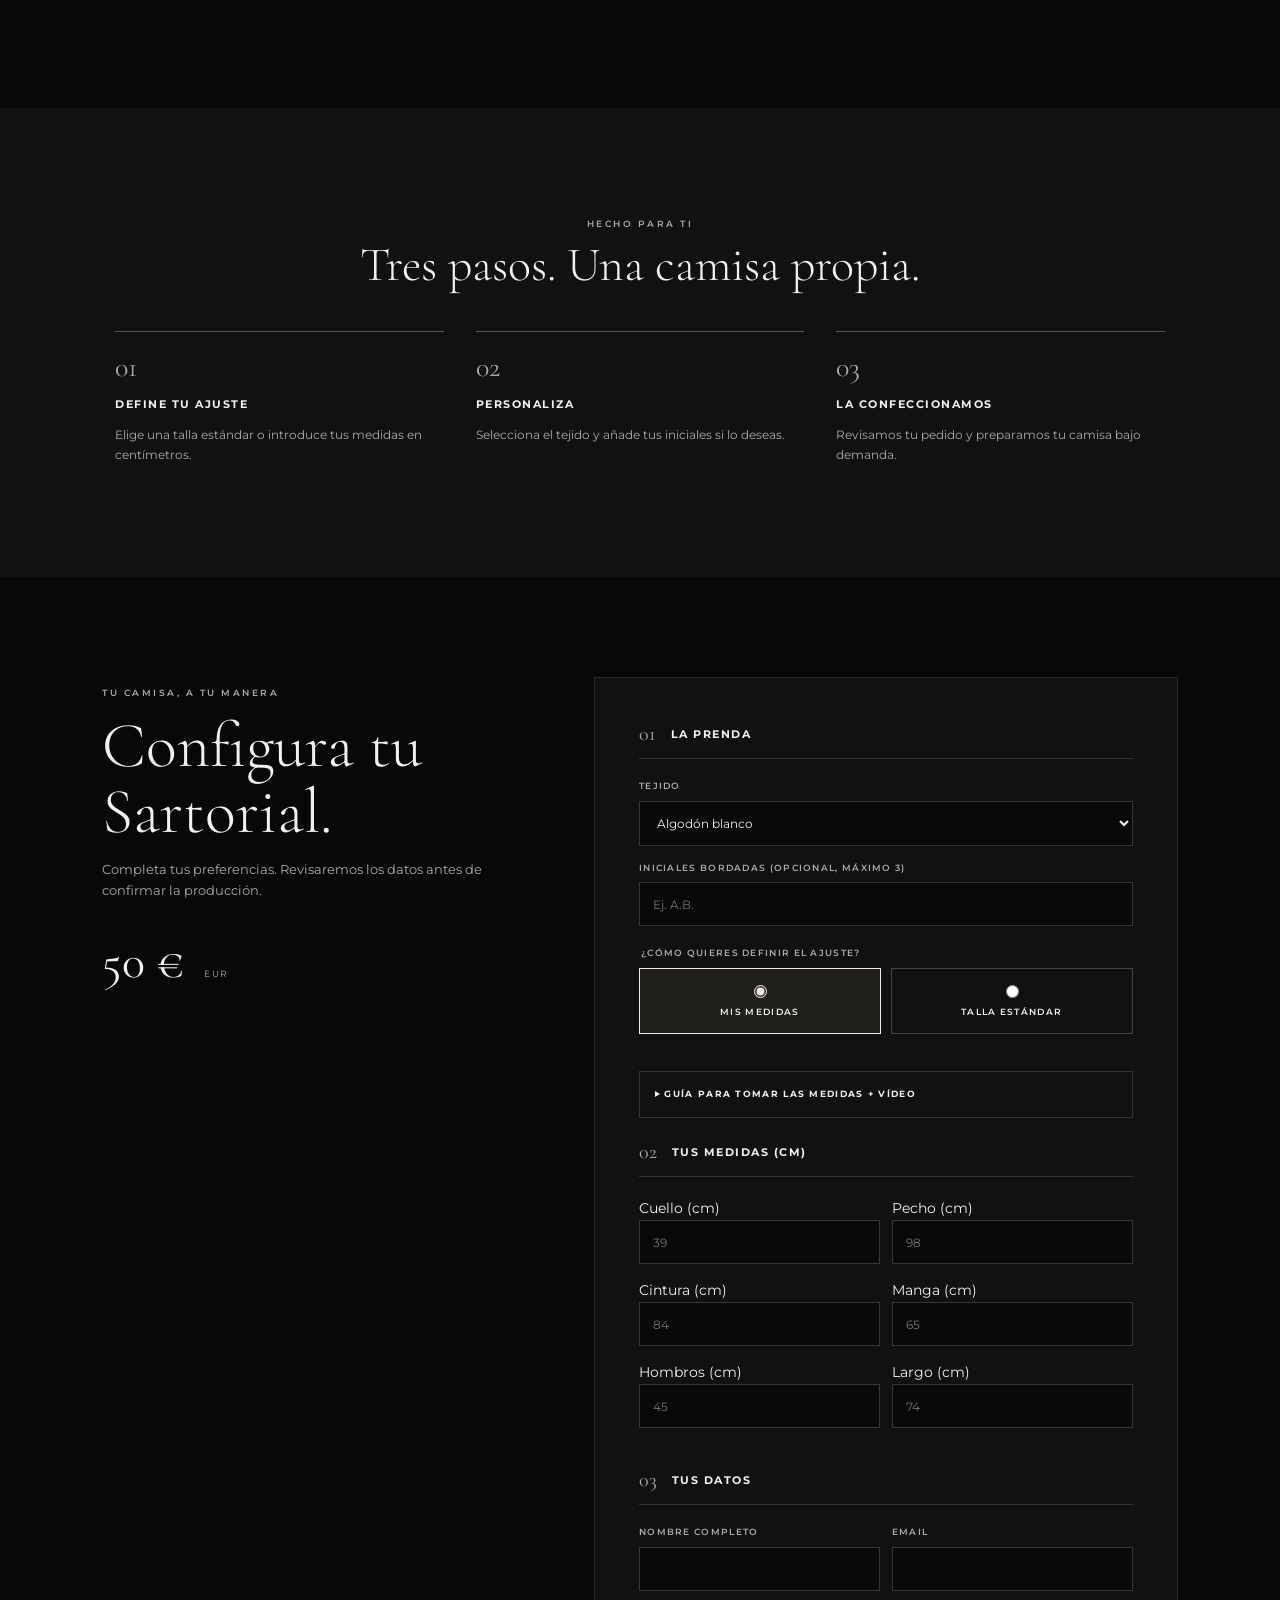
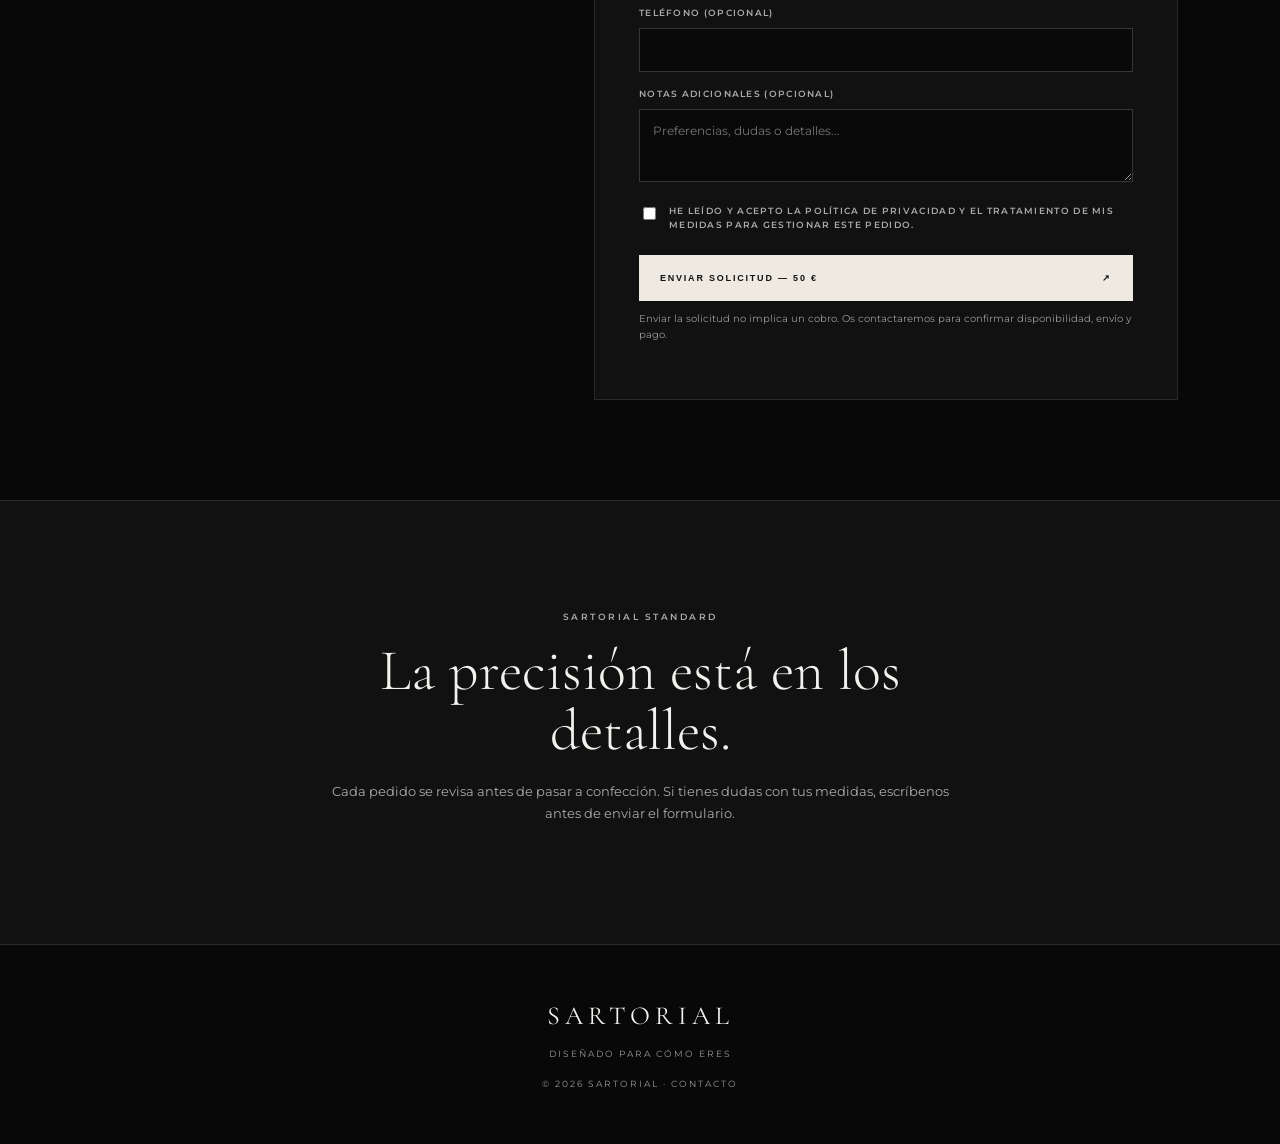
==== commit c6a1879b: "Add files via upload" ====
--- a/index.html
+++ b/index.html
@@ -17,8 +17,8 @@
 <body>
   <div class="announcement"><span id="batch-label">LOTE ABIERTO</span><span>CIERRE EN</span><strong id="countdown">—</strong><span>· ENTREGA ESTIMADA 15–20 DÍAS</span></div>
   <header class="site-header">
-    <a class="wordmark" href="#inicio" aria-label="Sartorial inicio">SARTORIAL FABI</a>
-    <nav aria-label="Navegación principal"><a href="#filosofia">FILOSOFÍA</a><a href="#tejidos">TEJIDOS</a><a href="#proceso">PROCESO</a><a href="#pedido">PEDIDO</a></nav>
+    <a class="wordmark" href="#inicio" aria-label="Sartorial inicio">SARTORIAL</a>
+    <nav aria-label="Navegación principal"><a href="#filosofia">FILOSOFÍA</a><a href="#tejidos">TEJIDOS</a><a href="#adapted-line">ADAPTED LINE</a><a href="#proceso">PROCESO</a><a href="#pedido">CONFIGURAR</a></nav>
     <div class="language" aria-label="Idioma"><button class="active" data-lang="es">ES</button><button data-lang="en">EN</button><button data-lang="it">IT</button></div>
   </header>
 
@@ -49,9 +49,24 @@
       <div class="fabric-grid">
         <article class="fabric-card"><img src="https://lh3.googleusercontent.com/d/1cTrzSL8XdZpRf8kXjoqJFX-5O8JJBN8q" alt="Camisa blanca de algodón" loading="lazy"><div><span>01 / BLANCO</span><h3>Algodón blanco</h3><p>Una pieza esencial, limpia y versátil.</p></div></article>
         <article class="fabric-card"><img src="https://lh3.googleusercontent.com/d/1vW1AAp91t5ZavHSeyl07UrcdvNSV1Z9H" alt="Camisa negra Sartorial" loading="lazy"><div><span>02 / NEGRO</span><h3>Algodón negro</h3><p>Profundidad mate y presencia discreta.</p></div></article>
-        <article class="fabric-card"><img src="https://lh3.googleusercontent.com/d/1_Z3MTO8DYnrXw97mIoOrUV_EVAlqHtDP" alt="Textura de algodón Oxford" loading="lazy"><div><span>03 / OXFORD</span><h3>Azul Oxford</h3><p>Textura estructurada para cada día.</p></div></article>
+        <article class="fabric-card"><img src="assets/adapted-line-campaign-02.jpeg" alt="Textura de algodón Oxford" loading="lazy"><div><span>03 / OXFORD</span><h3>Azul Oxford</h3><p>Textura estructurada para cada día.</p></div></article>
       </div>
       <p class="fine-print">Las imágenes y nombres de tejidos deben confirmarse con las muestras reales antes de publicar.</p>
+    </section>
+
+
+    <section class="editorial section-pad" id="adapted-line">
+      <div class="section-heading">
+        <p class="eyebrow">SARTORIAL / 003</p>
+        <h2>Adapted Line</h2>
+        <p>Una colección que parte de las personas, sus proporciones y sus necesidades de uso. Diseñamos cada prenda desde la comodidad, el ajuste y la identidad de quien la lleva.</p>
+      </div>
+      <div class="fabric-grid">
+        <article class="fabric-card"><img src="assets/adapted-line-campaign-01.jpeg" alt="Adapted Line — campaña Sartorial" loading="lazy"><div><span>ADAPTED LINE / 01</span><h3>Diseño para todos</h3><p>Una mirada inclusiva al vestir, con atención al ajuste y a la comodidad.</p></div></article>
+        <article class="fabric-card"><img src="assets/adapted-line-campaign-02.jpeg" alt="Adapted Line — detalle editorial" loading="lazy"><div><span>ADAPTED LINE / 02</span><h3>El detalle importa</h3><p>La misma atención al tejido, la construcción y los acabados.</p></div></article>
+        <article class="fabric-card"><img src="assets/adapted-line-campaign-03.jpeg" alt="Adapted Line — retrato editorial" loading="lazy"><div><span>ADAPTED LINE / 03</span><h3>Una prenda propia</h3><p>Las medidas se utilizan para orientar el ajuste de la camisa; no solicitamos información médica.</p></div></article>
+      </div>
+      <p class="fine-print">Las imágenes de campaña no sustituyen las fotografías finales de cada producto ni describen por sí solas características técnicas de adaptación.</p>
     </section>
 
     <section class="process section-pad" id="proceso">
@@ -118,7 +133,7 @@
 
     <section class="promise section-pad"><p class="eyebrow">SARTORIAL STANDARD</p><h2 data-i18n="promiseTitle">La precisión está en los detalles.</h2><p data-i18n="promiseText">Cada pedido se revisa antes de pasar a confección. Si tienes dudas con tus medidas, escríbenos antes de enviar el formulario.</p></section>
   </main>
-  <footer><a class="wordmark" href="#inicio">SARTORIAL</a><p>DISEÑADO PARA CÓMO ERES</p><small>© <span id="year"></span> SARTORIAL · <a href="mailto:hello@sartorial.example">CONTACTO</a></small></footer>
+  <footer id="contacto"><a class="wordmark" href="#inicio">SARTORIAL</a><p>DISEÑADO PARA CÓMO ERES</p><small>© <span id="year"></span> SARTORIAL · <a href="#contacto">CONTACTO</a></small></footer>
   <script src="app.js"></script>
 </body>
 </html>
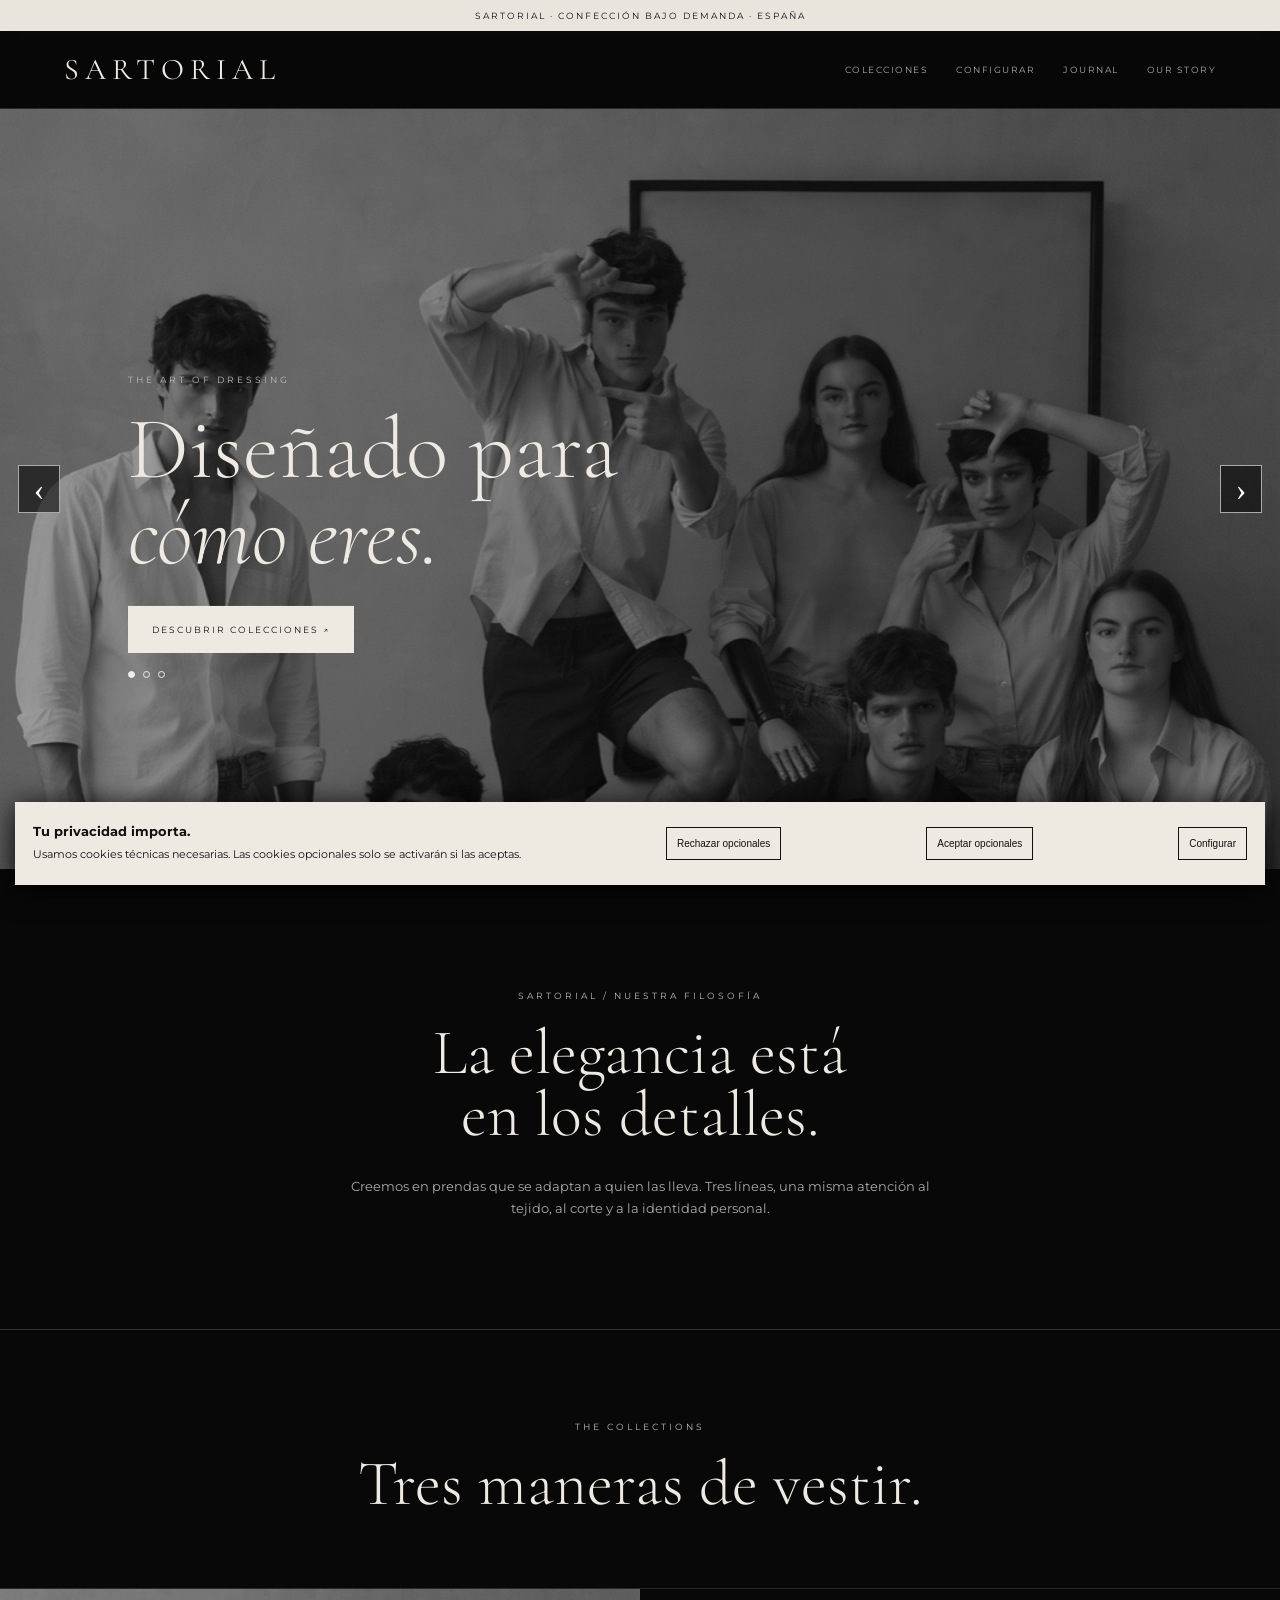
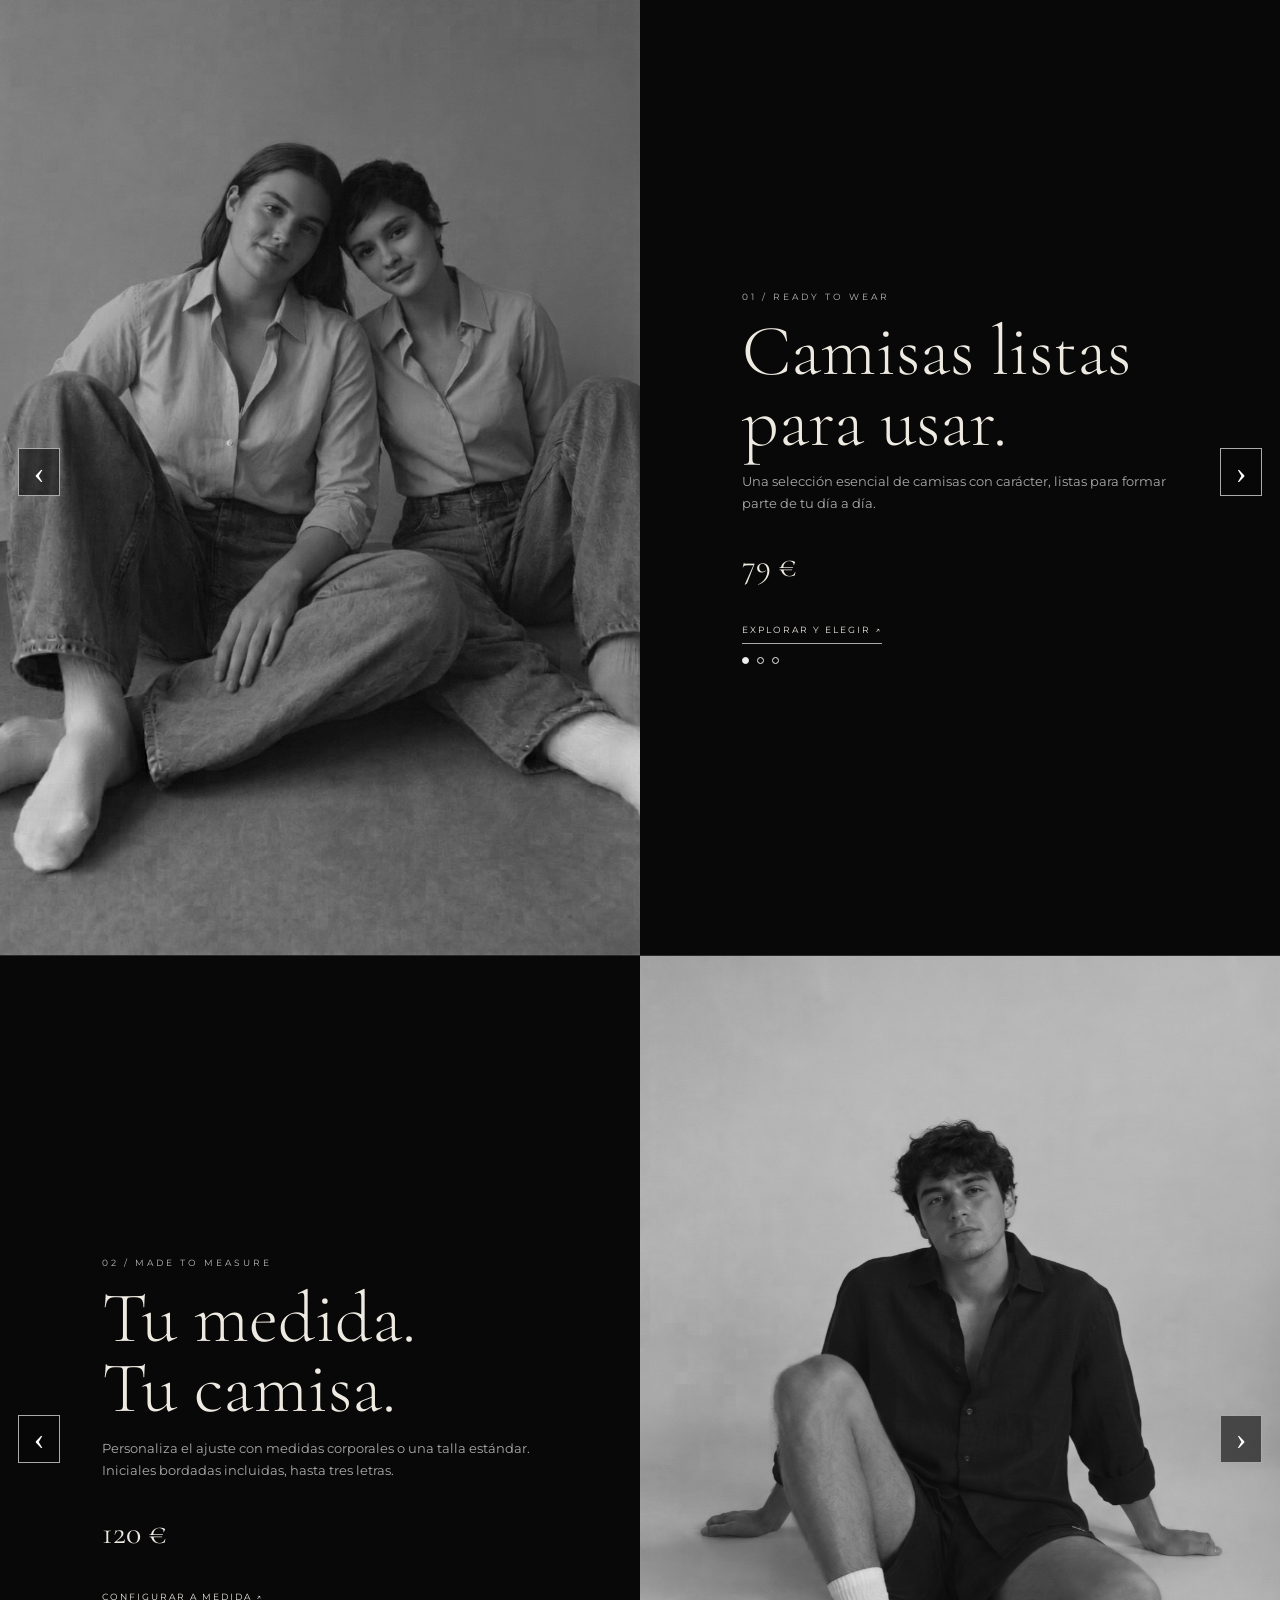
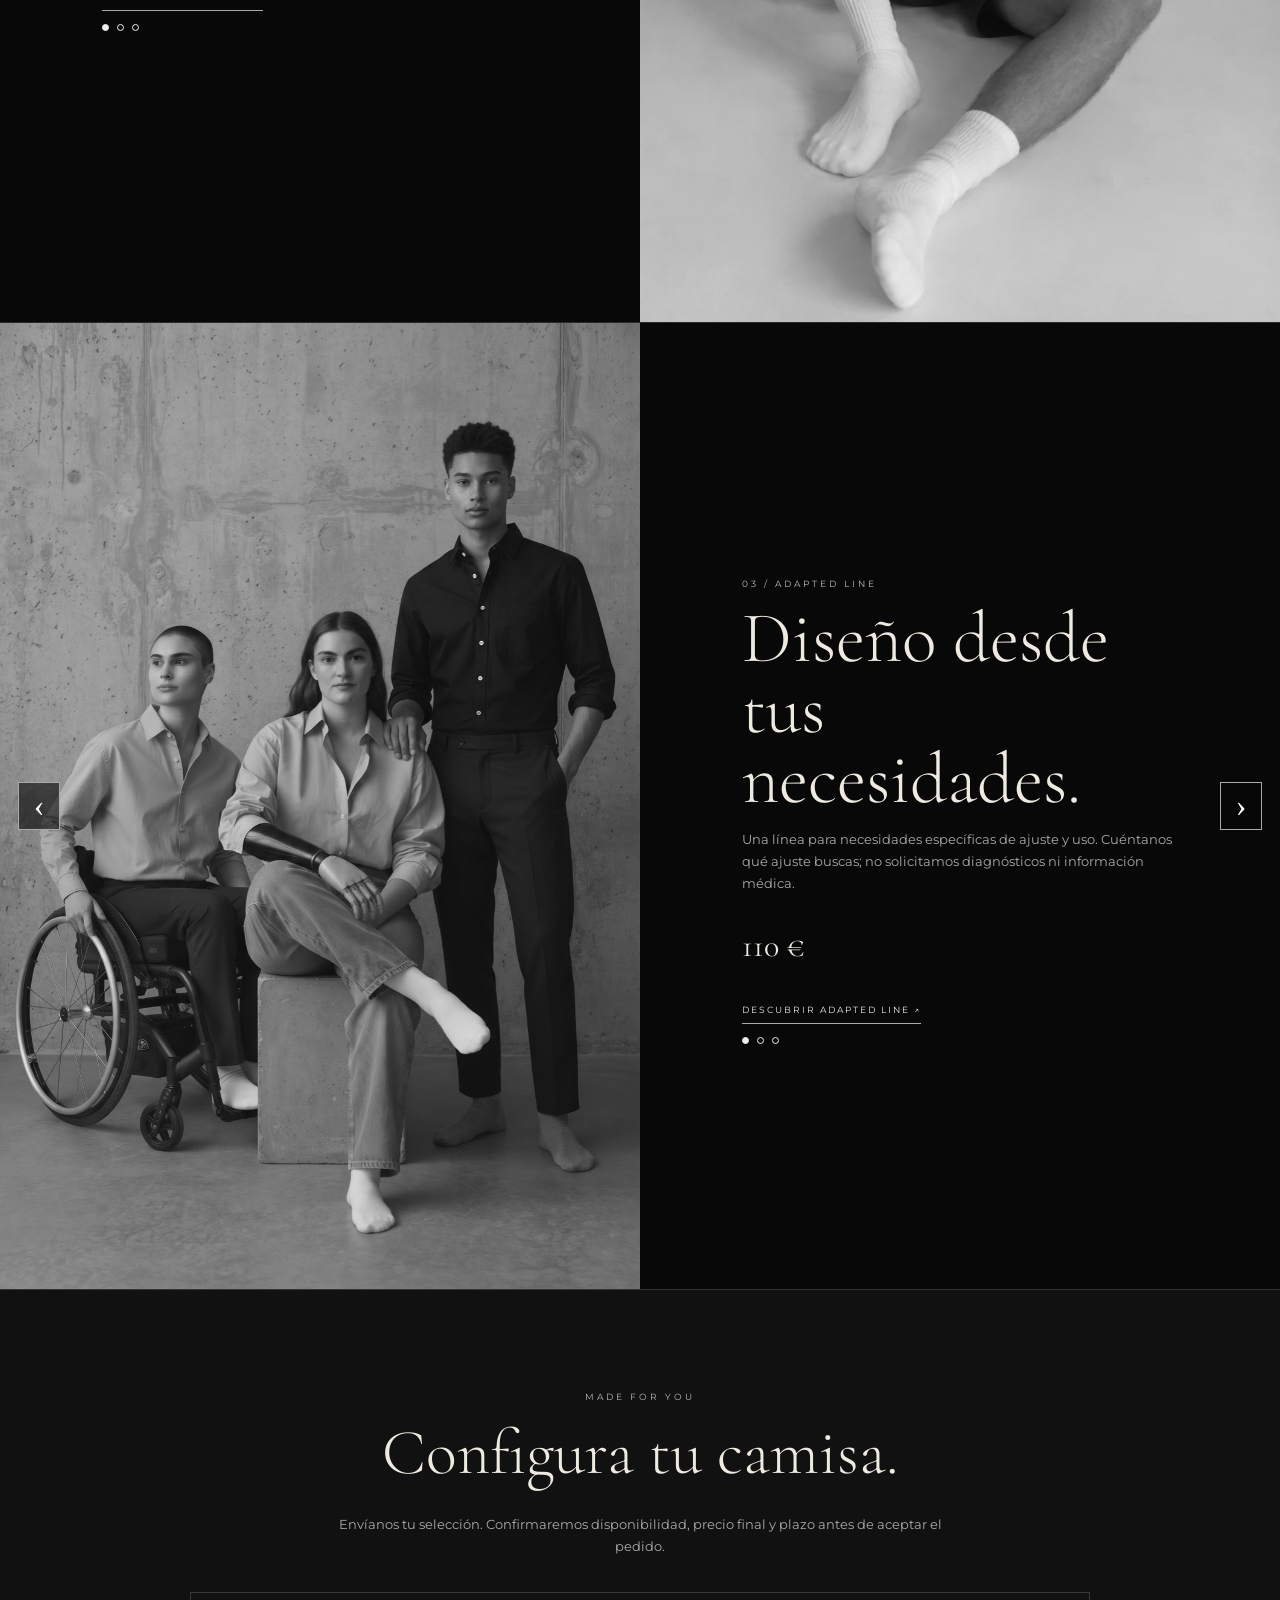
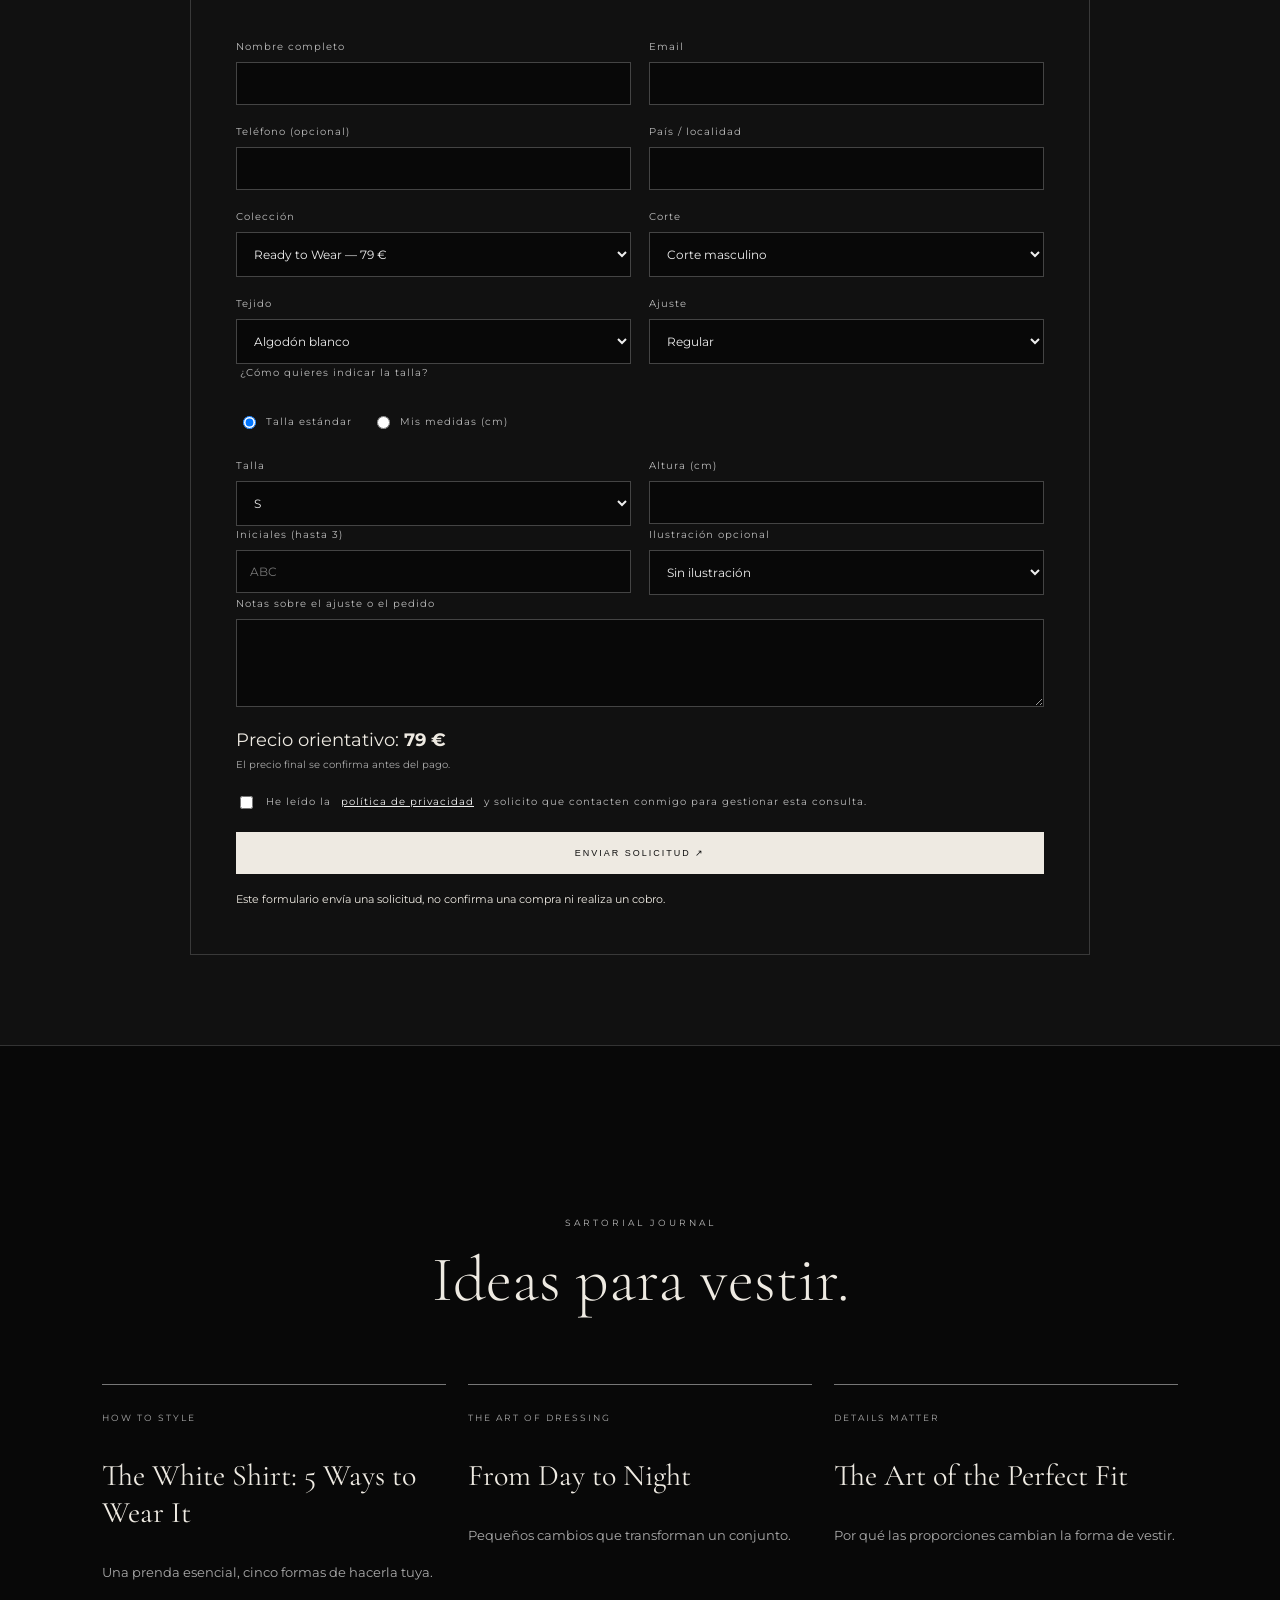
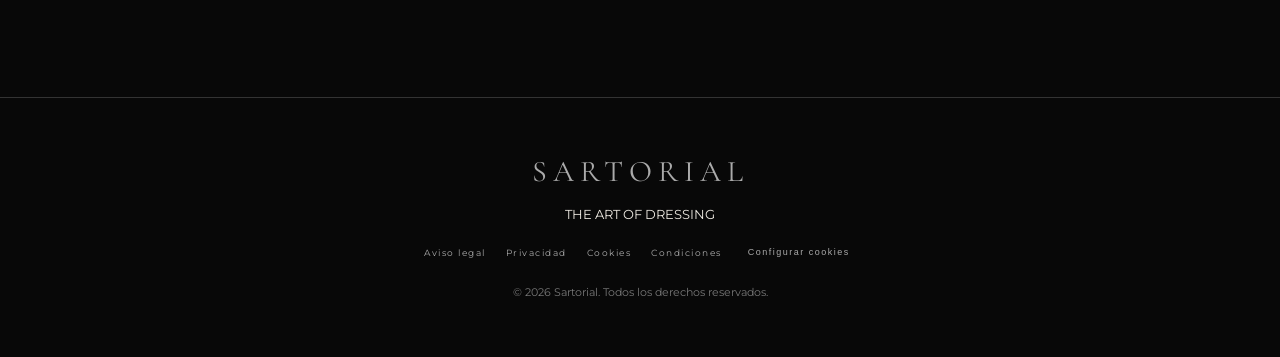
==== commit 85d142ff: "Add files via upload" ====
--- a/index.html
+++ b/index.html
@@ -1,139 +1,15 @@
 <!doctype html>
-<html lang="es">
-<head>
-  <meta charset="utf-8">
-  <meta name="viewport" content="width=device-width, initial-scale=1">
-  <meta name="theme-color" content="#080808">
-  <meta name="description" content="Camisas hechas para ti. Personaliza tu Sartorial con tejidos premium, iniciales bordadas y medidas individuales.">
-  <title>Sartorial — Diseñado para cómo eres</title>
-  <link rel="preconnect" href="https://fonts.googleapis.com">
-  <link rel="preconnect" href="https://fonts.gstatic.com" crossorigin>
-  <link href="https://fonts.googleapis.com/css2?family=Cormorant+Garamond:wght@300;400;500;600&family=Montserrat:wght@300;400;500;600;700&display=swap" rel="stylesheet">
-  <link rel="stylesheet" href="styles.css">
-  <script type="application/ld+json">
-  {"@context":"https://schema.org","@type":"Product","name":"Camisa Sartorial a medida","description":"Camisa confeccionada bajo demanda y personalizada.","offers":{"@type":"Offer","price":"50.00","priceCurrency":"EUR","availability":"https://schema.org/PreOrder"}}
-  </script>
-</head>
-<body>
-  <div class="announcement"><span id="batch-label">LOTE ABIERTO</span><span>CIERRE EN</span><strong id="countdown">—</strong><span>· ENTREGA ESTIMADA 15–20 DÍAS</span></div>
-  <header class="site-header">
-    <a class="wordmark" href="#inicio" aria-label="Sartorial inicio">SARTORIAL</a>
-    <nav aria-label="Navegación principal"><a href="#filosofia">FILOSOFÍA</a><a href="#tejidos">TEJIDOS</a><a href="#adapted-line">ADAPTED LINE</a><a href="#proceso">PROCESO</a><a href="#pedido">CONFIGURAR</a></nav>
-    <div class="language" aria-label="Idioma"><button class="active" data-lang="es">ES</button><button data-lang="en">EN</button><button data-lang="it">IT</button></div>
-  </header>
-
-  <main>
-    <section class="hero" id="inicio">
-      <div class="hero-image">
-        <img src="https://lh3.googleusercontent.com/d/1wx8-5q3c4kAU1tQ2oVmHjJ8CKC2VSAO0" alt="Camisa Sartorial confeccionada a medida" fetchpriority="high">
-        <div class="image-note">SARTORIAL · MADE TO MEASURE</div>
-      </div>
-      <div class="hero-copy">
-        <p class="eyebrow" data-i18n="eyebrow">CONFECCIÓN BAJO DEMANDA</p>
-        <h1 data-i18n="heroTitle">Diseñado para <em>cómo eres.</em></h1>
-        <p class="intro" data-i18n="heroText">Las tallas estándar no te conocen. Creamos una camisa pensada para tu cuerpo, con medidas precisas o una talla preestablecida.</p>
-        <div class="price">50 € <small data-i18n="fixedPrice">PRECIO DE LANZAMIENTO</small></div>
-        <a class="button button-light" href="#pedido" data-i18n="cta">CONFIGURAR MI CAMISA <span>↗</span></a>
-        <p class="microcopy" data-i18n="heroFoot">Algodón premium · Personalización · Hecha bajo pedido</p>
-      </div>
-    </section>
-
-    <section class="manifesto section-pad" id="filosofia">
-      <p class="eyebrow">SARTORIAL / 001</p>
-      <h2 data-i18n="manifestoTitle">La buena sastrería empieza por escucharte.</h2>
-      <p data-i18n="manifestoText">Una prenda no debería pedirte que encajes en ella. Diseñamos cada camisa alrededor de quien la lleva: sus proporciones, sus preferencias y su manera de moverse.</p>
-    </section>
-
-    <section class="editorial section-pad" id="tejidos">
-      <div class="section-heading"><p class="eyebrow" data-i18n="materialsEyebrow">SELECCIÓN DE TEJIDOS</p><h2 data-i18n="materialsTitle">La materia importa.</h2></div>
-      <div class="fabric-grid">
-        <article class="fabric-card"><img src="https://lh3.googleusercontent.com/d/1cTrzSL8XdZpRf8kXjoqJFX-5O8JJBN8q" alt="Camisa blanca de algodón" loading="lazy"><div><span>01 / BLANCO</span><h3>Algodón blanco</h3><p>Una pieza esencial, limpia y versátil.</p></div></article>
-        <article class="fabric-card"><img src="https://lh3.googleusercontent.com/d/1vW1AAp91t5ZavHSeyl07UrcdvNSV1Z9H" alt="Camisa negra Sartorial" loading="lazy"><div><span>02 / NEGRO</span><h3>Algodón negro</h3><p>Profundidad mate y presencia discreta.</p></div></article>
-        <article class="fabric-card"><img src="assets/adapted-line-campaign-02.jpeg" alt="Textura de algodón Oxford" loading="lazy"><div><span>03 / OXFORD</span><h3>Azul Oxford</h3><p>Textura estructurada para cada día.</p></div></article>
-      </div>
-      <p class="fine-print">Las imágenes y nombres de tejidos deben confirmarse con las muestras reales antes de publicar.</p>
-    </section>
-
-
-    <section class="editorial section-pad" id="adapted-line">
-      <div class="section-heading">
-        <p class="eyebrow">SARTORIAL / 003</p>
-        <h2>Adapted Line</h2>
-        <p>Una colección que parte de las personas, sus proporciones y sus necesidades de uso. Diseñamos cada prenda desde la comodidad, el ajuste y la identidad de quien la lleva.</p>
-      </div>
-      <div class="fabric-grid">
-        <article class="fabric-card"><img src="assets/adapted-line-campaign-01.jpeg" alt="Adapted Line — campaña Sartorial" loading="lazy"><div><span>ADAPTED LINE / 01</span><h3>Diseño para todos</h3><p>Una mirada inclusiva al vestir, con atención al ajuste y a la comodidad.</p></div></article>
-        <article class="fabric-card"><img src="assets/adapted-line-campaign-02.jpeg" alt="Adapted Line — detalle editorial" loading="lazy"><div><span>ADAPTED LINE / 02</span><h3>El detalle importa</h3><p>La misma atención al tejido, la construcción y los acabados.</p></div></article>
-        <article class="fabric-card"><img src="assets/adapted-line-campaign-03.jpeg" alt="Adapted Line — retrato editorial" loading="lazy"><div><span>ADAPTED LINE / 03</span><h3>Una prenda propia</h3><p>Las medidas se utilizan para orientar el ajuste de la camisa; no solicitamos información médica.</p></div></article>
-      </div>
-      <p class="fine-print">Las imágenes de campaña no sustituyen las fotografías finales de cada producto ni describen por sí solas características técnicas de adaptación.</p>
-    </section>
-
-    <section class="process section-pad" id="proceso">
-      <div class="section-heading"><p class="eyebrow" data-i18n="processEyebrow">HECHO PARA TI</p><h2 data-i18n="processTitle">Tres pasos. Una camisa propia.</h2></div>
-      <div class="steps">
-        <article><b>01</b><h3 data-i18n="step1Title">Define tu ajuste</h3><p data-i18n="step1Text">Elige una talla estándar o introduce tus medidas en centímetros.</p></article>
-        <article><b>02</b><h3 data-i18n="step2Title">Personaliza</h3><p data-i18n="step2Text">Selecciona el tejido y añade tus iniciales si lo deseas.</p></article>
-        <article><b>03</b><h3 data-i18n="step3Title">La confeccionamos</h3><p data-i18n="step3Text">Revisamos tu pedido y preparamos tu camisa bajo demanda.</p></article>
-      </div>
-    </section>
-
-    <section class="order-section section-pad" id="pedido">
-      <div class="order-intro"><p class="eyebrow" data-i18n="orderEyebrow">TU CAMISA, A TU MANERA</p><h2 data-i18n="orderTitle">Configura tu Sartorial.</h2><p data-i18n="orderText">Completa tus preferencias. Revisaremos los datos antes de confirmar la producción.</p><div class="price large">50 € <small>EUR</small></div></div>
-      <form id="order-form" class="order-form">
-        <div class="form-heading"><span>01</span><h3 data-i18n="formProduct">La prenda</h3></div>
-        <label><span data-i18n="fabricLabel">Tejido</span><select name="fabric" required><option value="white-cotton">Algodón blanco</option><option value="black-cotton">Algodón negro</option><option value="blue-oxford">Azul Oxford</option></select></label>
-        <label><span data-i18n="initialsLabel">Iniciales bordadas (opcional, máximo 3)</span><input name="initials" maxlength="3" placeholder="Ej. A.B." autocomplete="off"></label>
-        <fieldset><legend data-i18n="fitMethod">¿Cómo quieres definir el ajuste?</legend><div class="choice-row"><label class="choice"><input type="radio" name="measurementMode" value="custom" checked><span data-i18n="customMode">Mis medidas</span></label><label class="choice"><input type="radio" name="measurementMode" value="standard"><span data-i18n="standardMode">Talla estándar</span></label></div></fieldset>
-
-        <div class="measurement-help">
-          <details><summary data-i18n="measureGuide">GUÍA PARA TOMAR LAS MEDIDAS + VÍDEO</summary>
-            <div class="guide-content">
-              <p data-i18n="guideIntro">Usa una cinta métrica flexible. Mide sobre una camisa que te siente bien o pide ayuda a otra persona. Anota las medidas en centímetros.</p>
-              <div class="measure-list">
-                <p><b>01 · Cuello</b><br>Rodea la base del cuello, dejando espacio para un dedo.</p>
-                <p><b>02 · Pecho</b><br>Mide alrededor de la parte más ancha del pecho, bajo las axilas.</p>
-                <p><b>03 · Cintura</b><br>Mide alrededor de la zona donde quieres que la camisa quede ajustada.</p>
-                <p><b>04 · Manga</b><br>Mide desde el punto del hombro hasta la muñeca, con el brazo ligeramente doblado.</p>
-                <p><b>05 · Hombros</b><br>Mide de un extremo al otro de los hombros por la espalda.</p>
-                <p><b>06 · Largo</b><br>Mide desde la base del cuello por la espalda hasta el largo deseado.</p>
-              </div>
-              <div class="video-placeholder"><div class="play">▶</div><p>Vídeo de toma de medidas</p><small>El enlace del vídeo original del PDF no es un ID válido de YouTube. Añadiremos aquí vuestro vídeo cuando lo tengáis.</small></div>
-            </div>
-          </details>
-        </div>
-
-        <div id="custom-fields">
-          <div class="form-heading"><span>02</span><h3 data-i18n="measurementsTitle">Tus medidas (cm)</h3></div>
-          <div class="measure-grid">
-            <label>Cuello (cm)<input name="neck" type="number" min="25" max="60" step="0.5" placeholder="39" required></label>
-            <label>Pecho (cm)<input name="chest" type="number" min="60" max="160" step="0.5" placeholder="98" required></label>
-            <label>Cintura (cm)<input name="waist" type="number" min="50" max="160" step="0.5" placeholder="84" required></label>
-            <label>Manga (cm)<input name="sleeve" type="number" min="40" max="100" step="0.5" placeholder="65" required></label>
-            <label>Hombros (cm)<input name="shoulders" type="number" min="30" max="70" step="0.5" placeholder="45" required></label>
-            <label>Largo (cm)<input name="length" type="number" min="50" max="100" step="0.5" placeholder="74" required></label>
-          </div>
-        </div>
-        <div id="standard-fields" hidden>
-          <div class="form-heading"><span>02</span><h3 data-i18n="standardTitle">Talla estándar</h3></div>
-          <label><span data-i18n="patternLabel">Patrón</span><select name="fitPattern"><option value="slim">Slim fit</option><option value="regular">Regular fit</option><option value="oversized">Oversized</option></select></label>
-          <label><span data-i18n="sizeLabel">Talla</span><select name="standardSize"><option>S</option><option>M</option><option>L</option><option>XL</option><option>XXL</option></select></label>
-          <div class="measure-grid"><label><span data-i18n="heightLabel">Altura (cm)</span><input name="height" type="number" min="120" max="230" placeholder="180" required></label><label><span data-i18n="weightLabel">Peso (kg)</span><input name="weight" type="number" min="35" max="250" placeholder="75" required></label></div>
-        </div>
-        <div class="form-heading"><span>03</span><h3 data-i18n="contactTitle">Tus datos</h3></div>
-        <div class="measure-grid"><label><span data-i18n="nameLabel">Nombre completo</span><input name="customerName" autocomplete="name" required></label><label><span data-i18n="emailLabel">Email</span><input name="email" type="email" autocomplete="email" required></label></div>
-        <label><span data-i18n="phoneLabel">Teléfono (opcional)</span><input name="phone" type="tel" autocomplete="tel"></label>
-        <label><span data-i18n="notesLabel">Notas adicionales (opcional)</span><textarea name="notes" rows="3" maxlength="1000" placeholder="Preferencias, dudas o detalles..."></textarea></label>
-        <label class="consent"><input type="checkbox" name="privacyConsent" required><span data-i18n="privacyText">He leído y acepto la política de privacidad y el tratamiento de mis medidas para gestionar este pedido.</span></label>
-        <button class="button button-light submit" type="submit"><span data-i18n="submit">ENVIAR SOLICITUD — 50 €</span><span>↗</span></button>
-        <p class="form-note" data-i18n="paymentNote">Enviar la solicitud no implica un cobro. Os contactaremos para confirmar disponibilidad, envío y pago.</p>
-        <div id="form-status" class="status" role="status" aria-live="polite"></div>
-      </form>
-    </section>
-
-    <section class="promise section-pad"><p class="eyebrow">SARTORIAL STANDARD</p><h2 data-i18n="promiseTitle">La precisión está en los detalles.</h2><p data-i18n="promiseText">Cada pedido se revisa antes de pasar a confección. Si tienes dudas con tus medidas, escríbenos antes de enviar el formulario.</p></section>
-  </main>
-  <footer id="contacto"><a class="wordmark" href="#inicio">SARTORIAL</a><p>DISEÑADO PARA CÓMO ERES</p><small>© <span id="year"></span> SARTORIAL · <a href="#contacto">CONTACTO</a></small></footer>
-  <script src="app.js"></script>
-</body>
-</html>
+<html lang="es"><head><meta charset="utf-8"><meta name="viewport" content="width=device-width,initial-scale=1"><meta name="theme-color" content="#080808"><meta name="description" content="Sartorial — camisas Ready to Wear, Made to Measure y Adapted Line."><title>SARTORIAL — The Art of Dressing</title><link rel="preconnect" href="https://fonts.googleapis.com"><link rel="preconnect" href="https://fonts.gstatic.com" crossorigin><link href="https://fonts.googleapis.com/css2?family=Cormorant+Garamond:wght@300;400;500;600&family=Montserrat:wght@300;400;500;600&display=swap" rel="stylesheet"><link rel="stylesheet" href="styles.css"></head>
+<body><div class="topline">SARTORIAL · CONFECCIÓN BAJO DEMANDA · ESPAÑA</div><header><a class="logo" href="#home">SARTORIAL</a><nav><a href="#collections">COLECCIONES</a><a href="#configure">CONFIGURAR</a><a href="#journal">JOURNAL</a><a href="#story">OUR STORY</a></nav><button class="menu" aria-label="Abrir menú">☰</button></header>
+<main id="home"><section class="hero"><div class="hero-slide"><img id="heroImage" src="assets/hero/hero-01.jpeg" alt="Editorial Sartorial"></div><button class="arrow prev" data-target="hero" aria-label="Anterior">‹</button><button class="arrow next" data-target="hero" aria-label="Siguiente">›</button><div class="hero-caption"><p>THE ART OF DRESSING</p><h1>Diseñado para<br><i>cómo eres.</i></h1><a class="btn" href="#collections">DESCUBRIR COLECCIONES ↗</a><div class="dots" id="heroDots"></div></div></section>
+<section class="intro" id="story"><p class="eyebrow">SARTORIAL / NUESTRA FILOSOFÍA</p><h2>La elegancia está<br>en los detalles.</h2><p>Creemos en prendas que se adaptan a quien las lleva. Tres líneas, una misma atención al tejido, al corte y a la identidad personal.</p></section>
+<section id="collections" class="collections"><div class="section-title"><p class="eyebrow">THE COLLECTIONS</p><h2>Tres maneras de vestir.</h2></div>
+<article class="collection" id="ready"><div class="collection-photo"><img id="readyImage" src="assets/ready-to-wear/ready-01.jpeg" alt="Ready to Wear"></div><button class="arrow prev" data-target="ready" aria-label="Anterior">‹</button><button class="arrow next" data-target="ready" aria-label="Siguiente">›</button><div class="collection-copy"><p class="eyebrow">01 / READY TO WEAR</p><h3>Camisas listas<br>para usar.</h3><p>Una selección esencial de camisas con carácter, listas para formar parte de tu día a día.</p><p class="price" data-price="ready">79 €</p><a class="text-link" href="#configure" data-line="ready">EXPLORAR Y ELEGIR ↗</a><div class="dots" id="readyDots"></div></div></article>
+<article class="collection reverse" id="mtm"><div class="collection-photo"><img id="mtmImage" src="assets/made-to-measure/mtm-01.jpeg" alt="Made to Measure"></div><button class="arrow prev" data-target="mtm" aria-label="Anterior">‹</button><button class="arrow next" data-target="mtm" aria-label="Siguiente">›</button><div class="collection-copy"><p class="eyebrow">02 / MADE TO MEASURE</p><h3>Tu medida.<br>Tu camisa.</h3><p>Personaliza el ajuste con medidas corporales o una talla estándar. Iniciales bordadas incluidas, hasta tres letras.</p><p class="price" data-price="mtm">120 €</p><a class="text-link" href="#configure" data-line="mtm">CONFIGURAR A MEDIDA ↗</a><div class="dots" id="mtmDots"></div></div></article>
+<article class="collection" id="adapted"><div class="collection-photo"><img id="adaptedImage" src="assets/adapted-line/adapted-01.jpeg" alt="Adapted Line"></div><button class="arrow prev" data-target="adapted" aria-label="Anterior">‹</button><button class="arrow next" data-target="adapted" aria-label="Siguiente">›</button><div class="collection-copy"><p class="eyebrow">03 / ADAPTED LINE</p><h3>Diseño desde<br>tus necesidades.</h3><p>Una línea para necesidades específicas de ajuste y uso. Cuéntanos qué ajuste buscas; no solicitamos diagnósticos ni información médica.</p><p class="price" data-price="adapted">110 €</p><a class="text-link" href="#configure" data-line="adapted">DESCUBRIR ADAPTED LINE ↗</a><div class="dots" id="adaptedDots"></div></div></article></section>
+<section class="configure" id="configure"><div class="section-title"><p class="eyebrow">MADE FOR YOU</p><h2>Configura tu camisa.</h2><p>Envíanos tu selección. Confirmaremos disponibilidad, precio final y plazo antes de aceptar el pedido.</p></div><form id="orderForm"><div class="form-grid"><label>Nombre completo<input name="name" autocomplete="name" required maxlength="100"></label><label>Email<input name="email" type="email" autocomplete="email" required maxlength="160"></label><label>Teléfono (opcional)<input name="phone" autocomplete="tel" maxlength="30"></label><label>País / localidad<input name="location" autocomplete="country-name" required maxlength="100"></label><label>Colección<select name="line" id="line" required><option value="ready">Ready to Wear — 79 €</option><option value="mtm">Made to Measure — 120 €</option><option value="adapted">Adapted Line — 110 €</option></select></label><label>Corte<select name="cut" required><option value="men">Corte masculino</option><option value="women">Corte femenino</option></select></label><label>Tejido<select name="fabric"><option>Algodón blanco</option><option>Algodón negro mate</option><option>Oxford azul</option></select></label><label>Ajuste<select name="fit"><option>Regular</option><option>Slim</option><option>Oversized</option></select></label></div>
+<fieldset><legend>¿Cómo quieres indicar la talla?</legend><label class="radio"><input type="radio" name="measureMode" value="standard" checked> Talla estándar</label><label class="radio"><input type="radio" name="measureMode" value="custom"> Mis medidas (cm)</label></fieldset><div id="standardFields" class="form-grid"><label>Talla<select name="size"><option>S</option><option>M</option><option>L</option><option>XL</option><option>XXL</option></select></label><label>Altura (cm)<input name="height" type="number" min="100" max="230"></label></div><div id="measureFields" class="form-grid" hidden><label>Cuello (cm)<input name="neck" type="number" min="20" max="70"></label><label>Pecho (cm)<input name="chest" type="number" min="50" max="180"></label><label>Cintura (cm)<input name="waist" type="number" min="40" max="180"></label><label>Hombros (cm)<input name="shoulders" type="number" min="25" max="75"></label><label>Manga (cm)<input name="sleeve" type="number" min="30" max="100"></label><label>Largo (cm)<input name="length" type="number" min="40" max="110"></label></div>
+<div class="form-grid"><label>Iniciales (hasta 3)<input name="initials" maxlength="3" pattern="[A-Za-zÀ-ÿ]{0,3}" placeholder="ABC"></label><label>Ilustración opcional<select name="illustration"><option value="none">Sin ilustración</option><option value="01">Ilustración 01 (+10 €)</option><option value="02">Ilustración 02 (+10 €)</option><option value="03">Ilustración 03 (+10 €)</option><option value="04">Ilustración 04 (+10 €)</option><option value="05">Ilustración 05 (+10 €)</option><option value="06">Ilustración 06 (+10 €)</option></select></label></div><label>Notas sobre el ajuste o el pedido<textarea name="notes" rows="4" maxlength="1200"></textarea></label><p class="total">Precio orientativo: <strong id="total">79 €</strong> <small>El precio final se confirma antes del pago.</small></p><label class="check"><input type="checkbox" name="privacy" required> He leído la <a href="privacy.html" target="_blank">política de privacidad</a> y solicito que contacten conmigo para gestionar esta consulta.</label><button class="btn" type="submit">ENVIAR SOLICITUD ↗</button><p id="formStatus" role="status" aria-live="polite"></p><small>Este formulario envía una solicitud, no confirma una compra ni realiza un cobro.</small></form></section>
+<section class="journal" id="journal"><div class="section-title"><p class="eyebrow">SARTORIAL JOURNAL</p><h2>Ideas para vestir.</h2></div><div class="journal-grid"><article><span>HOW TO STYLE</span><h3>The White Shirt: 5 Ways to Wear It</h3><p>Una prenda esencial, cinco formas de hacerla tuya.</p></article><article><span>THE ART OF DRESSING</span><h3>From Day to Night</h3><p>Pequeños cambios que transforman un conjunto.</p></article><article><span>DETAILS MATTER</span><h3>The Art of the Perfect Fit</h3><p>Por qué las proporciones cambian la forma de vestir.</p></article></div></section></main>
+<footer><a class="logo" href="#home">SARTORIAL</a><p>THE ART OF DRESSING</p><div><a href="legal.html">Aviso legal</a><a href="privacy.html">Privacidad</a><a href="cookies.html">Cookies</a><a href="terms.html">Condiciones</a><button id="cookieSettings">Configurar cookies</button></div><small>© <span id="year"></span> Sartorial. Todos los derechos reservados.</small></footer>
+<div class="cookie" id="cookieBanner" hidden><div><strong>Tu privacidad importa.</strong><p>Usamos cookies técnicas necesarias. Las cookies opcionales solo se activarán si las aceptas.</p></div><button id="rejectCookies">Rechazar opcionales</button><button id="acceptCookies">Aceptar opcionales</button><button id="customCookies">Configurar</button></div><dialog id="cookieDialog"><h2>Preferencias de cookies</h2><p>Las cookies necesarias permiten el funcionamiento básico y no pueden desactivarse. No activamos analítica ni publicidad en esta versión.</p><button id="saveCookies">Guardar preferencias</button><button id="closeCookies">Cerrar</button></dialog><script src="config.js"></script><script src="app.js" defer></script></body></html>
--- a/styles.css
+++ b/styles.css
@@ -1,3 +1,2 @@
-*{box-sizing:border-box}html{scroll-behavior:smooth}body{margin:0;background:#080808;color:#f3f1ed;font-family:Montserrat,Arial,sans-serif;font-size:14px;line-height:1.65;-webkit-font-smoothing:antialiased}a{color:inherit}.announcement{min-height:34px;background:#eeeae2;color:#111;display:flex;align-items:center;justify-content:center;gap:10px;padding:7px 12px;font-size:9px;font-weight:700;letter-spacing:1.2px;flex-wrap:wrap}.announcement strong{color:#8d3027}.site-header{height:76px;padding:0 5vw;display:flex;align-items:center;justify-content:space-between;border-bottom:1px solid #292929;position:sticky;top:0;background:rgba(8,8,8,.94);backdrop-filter:blur(14px);z-index:10}.wordmark{text-decoration:none;font-family:"Cormorant Garamond",serif;font-size:26px;letter-spacing:5px;font-weight:400}.site-header nav{display:flex;gap:28px}.site-header nav a,.language button{font-size:9px;letter-spacing:1.4px;text-decoration:none;color:#aaa}.site-header nav a:hover{color:#fff}.language{display:flex;gap:5px}.language button{background:none;border:1px solid #333;padding:6px 8px;color:#aaa;cursor:pointer}.language button.active{background:#eeeae2;color:#111;border-color:#eeeae2}.hero{display:grid;grid-template-columns:1.08fr .92fr;min-height:650px;border-bottom:1px solid #282828}.hero-image{position:relative;min-height:550px;background:#171717;overflow:hidden}.hero-image img{width:100%;height:100%;position:absolute;inset:0;object-fit:cover;object-position:center 20%;filter:grayscale(100%);}.image-note{position:absolute;bottom:22px;left:26px;font-size:9px;letter-spacing:2px}.hero-copy{padding:9vw 8%;display:flex;flex-direction:column;justify-content:center;background:#111}.eyebrow{font-size:9px;letter-spacing:2.5px;color:#aaa;font-weight:600}.hero h1,.section-heading h2,.manifesto h2,.order-intro h2,.promise h2{font-family:"Cormorant Garamond",Georgia,serif;font-weight:300;line-height:1.04}.hero h1{font-size:clamp(48px,6vw,82px);margin:14px 0 20px}.hero h1 em{font-weight:300}.intro{max-width:440px;color:#b9b7b2;font-size:13px;line-height:1.9}.price{font-family:"Cormorant Garamond",serif;font-size:38px;margin:22px 0}.price small{font-family:Montserrat,sans-serif;font-size:9px;letter-spacing:1.4px;color:#aaa;margin-left:9px}.button{display:flex;align-items:center;justify-content:space-between;gap:20px;padding:17px 20px;text-decoration:none;font-size:9px;letter-spacing:1.8px;font-weight:700;border:1px solid #eeeae2;cursor:pointer}.button-light{background:#eeeae2;color:#111}.button-light:hover{background:transparent;color:#eeeae2}.hero-copy .button{max-width:330px}.microcopy,.fine-print{font-size:10px;color:#898781;margin-top:18px}.section-pad{padding:100px 8%}.manifesto{text-align:center;max-width:900px;margin:auto}.manifesto h2,.promise h2{font-size:clamp(36px,5vw,58px);margin:16px auto}.manifesto>p:last-child,.promise>p:last-child{max-width:650px;margin:20px auto;color:#aaa;font-size:13px}.editorial{border-top:1px solid #282828}.section-heading{text-align:center;margin-bottom:40px}.section-heading h2{font-size:48px;margin:8px}.fabric-grid{display:grid;grid-template-columns:repeat(3,1fr);gap:20px}.fabric-card{position:relative;min-width:0;background:#111}.fabric-card img{width:100%;height:450px;object-fit:cover;filter:grayscale(100%);transition:.5s}.fabric-card:hover img{filter:grayscale(0);transform:scale(1.01)}.fabric-card div{padding:20px}.fabric-card span{font-size:9px;letter-spacing:1.5px;color:#999}.fabric-card h3{font:30px "Cormorant Garamond",serif;margin:5px 0}.fabric-card p{font-size:11px;color:#aaa}.process{background:#111}.steps{display:grid;grid-template-columns:repeat(3,1fr);gap:32px;max-width:1050px;margin:auto}.steps article{border-top:1px solid #555;padding-top:18px}.steps b{font:28px "Cormorant Garamond",serif;color:#aaa}.steps h3{font-size:11px;letter-spacing:1.5px;text-transform:uppercase}.steps p{font-size:12px;color:#aaa}.order-section{display:grid;grid-template-columns:.8fr 1.2fr;gap:8vw}.order-intro{position:sticky;top:120px;align-self:start}.order-intro h2{font-size:clamp(42px,5vw,64px);margin:12px 0}.order-intro>p:not(.eyebrow){color:#aaa;font-size:13px}.price.large{font-size:48px}.order-form{background:#111;border:1px solid #292929;padding:clamp(20px,4vw,44px)}.form-heading{display:flex;gap:15px;align-items:center;border-bottom:1px solid #333;margin:25px 0 20px;padding-bottom:12px}.form-heading:first-child{margin-top:0}.form-heading span{font:20px "Cormorant Garamond",serif;color:#aaa}.form-heading h3{font-size:11px;letter-spacing:1.5px;text-transform:uppercase;margin:0}.order-form label{display:block;margin:0 0 15px}.order-form label>span,.order-form legend{display:block;color:#aaa;font-size:9px;letter-spacing:1.3px;text-transform:uppercase;margin-bottom:7px;font-weight:600}.order-form input:not([type=radio]):not([type=checkbox]),.order-form select,.order-form textarea{width:100%;background:#090909;color:#f3f1ed;border:1px solid #363636;padding:13px;font:12px Montserrat,sans-serif;border-radius:0;min-height:44px}.order-form input:focus,.order-form select:focus,.order-form textarea:focus{outline:1px solid #aaa;border-color:#aaa}.order-form fieldset{border:0;padding:0;margin:20px 0}.choice-row{display:grid;grid-template-columns:1fr 1fr;gap:10px}.choice{border:1px solid #444;padding:13px;text-align:center;cursor:pointer}.choice:has(input:checked){border-color:#eeeae2;background:#201f1c}.choice input{accent-color:#eeeae2}.choice span{margin:0!important;color:#eee!important}.measure-grid{display:grid;grid-template-columns:1fr 1fr;gap:0 12px}.measurement-help{border:1px solid #333;margin:22px 0}.measurement-help summary{cursor:pointer;padding:15px;font-size:9px;letter-spacing:1.3px;font-weight:700}.guide-content{padding:0 16px 18px;color:#aaa;font-size:11px}.measure-list{display:grid;grid-template-columns:1fr 1fr;gap:8px 20px}.measure-list p{margin:8px 0}.measure-list b{color:#eee}.video-placeholder{background:#191919;border:1px solid #333;padding:24px;text-align:center;margin-top:15px}.play{width:42px;height:42px;border:1px solid #aaa;border-radius:50%;display:grid;place-items:center;margin:auto auto 10px}.video-placeholder p{color:#eee;margin:5px}.video-placeholder small{font-size:10px}.consent{display:flex!important;align-items:flex-start;gap:10px}.consent input{margin-top:3px;accent-color:#eeeae2}.consent span{font-size:9px!important;line-height:1.6}.submit{width:100%;margin-top:10px}.form-note{font-size:10px;color:#999;line-height:1.6}.status{margin-top:12px;font-size:12px}.status.error{color:#ff9c91}.status.success{color:#b7d9b1}.promise{text-align:center;background:#111;border-top:1px solid #292929}.promise h2{max-width:700px}footer{text-align:center;padding:50px 20px;border-top:1px solid #292929}footer p,footer small{font-size:9px;letter-spacing:2px;color:#999}footer small a{text-decoration:none} [hidden]{display:none!important}
-@media(max-width:850px){.site-header{height:auto;min-height:66px;flex-wrap:wrap;padding:12px 5vw;gap:12px}.site-header nav{order:3;width:100%;justify-content:center;gap:18px}.site-header nav a{font-size:8px}.hero{grid-template-columns:1fr}.hero-image{min-height:420px;height:60vw}.hero-copy{padding:50px 8%}.fabric-grid{grid-template-columns:1fr 1fr}.fabric-card:last-child{grid-column:1/-1}.fabric-card img{height:360px}.order-section{grid-template-columns:1fr;gap:35px}.order-intro{position:static}.section-pad{padding:75px 6%}}
-@media(max-width:560px){.announcement{font-size:8px;gap:6px}.wordmark{font-size:22px}.site-header nav{gap:12px}.site-header nav a{letter-spacing:.7px}.hero-image{min-height:360px}.hero h1{font-size:52px}.fabric-grid,.steps{grid-template-columns:1fr}.fabric-card:last-child{grid-column:auto}.fabric-card img{height:420px}.section-pad{padding:65px 6%}.measure-grid,.measure-list{grid-template-columns:1fr}.order-form{padding:20px 15px}.choice-row{grid-template-columns:1fr}.price{margin:16px 0}}
+*{box-sizing:border-box}html{scroll-behavior:smooth}body{margin:0;background:#080808;color:#eeeae2;font:13px Montserrat,Arial,sans-serif;line-height:1.7}a{color:inherit}.topline{text-align:center;padding:8px;font-size:9px;letter-spacing:2px;background:#e9e5dc;color:#111}header{height:78px;padding:0 5vw;display:flex;align-items:center;justify-content:space-between;border-bottom:1px solid #292929;position:sticky;top:0;background:#080808ed;backdrop-filter:blur(12px);z-index:10}.logo{font:30px 'Cormorant Garamond',serif;letter-spacing:6px;text-decoration:none}nav{display:flex;gap:28px}nav a,footer a,footer button{font-size:9px;letter-spacing:1.5px;text-decoration:none;color:#aaa;background:none;border:0;cursor:pointer}.menu{display:none;background:none;color:#eee;border:1px solid #555;padding:8px}.hero{height:min(760px,82vw);min-height:580px;position:relative;overflow:hidden;background:#161616}.hero-slide,.hero-slide img{position:absolute;inset:0;width:100%;height:100%}.hero-slide img{object-fit:cover;object-position:center 25%;filter:grayscale(100%) brightness(.65)}.hero-caption{position:absolute;left:10%;top:50%;transform:translateY(-40%);max-width:600px}.hero-caption>p,.eyebrow{font-size:9px;letter-spacing:3px;color:#bbb}.hero h1,.intro h2,.section-title h2,.collection h3{font:300 clamp(48px,7vw,88px)/.98 'Cormorant Garamond',serif;margin:18px 0 28px}.hero h1 i{font-weight:300}.btn{display:inline-block;padding:15px 23px;background:#eeeae2;color:#111;text-decoration:none;font-size:9px;letter-spacing:2px;border:1px solid #eeeae2;cursor:pointer}.btn:hover{background:transparent;color:#eeeae2}.arrow{position:absolute;z-index:2;top:50%;transform:translateY(-50%);border:1px solid #aaa;background:#08080899;color:#fff;font:32px Georgia;width:42px;height:48px;cursor:pointer}.prev{left:18px}.next{right:18px}.dots{display:flex;gap:8px;margin-top:18px}.dot{width:7px;height:7px;border-radius:50%;border:1px solid #eee;background:transparent;padding:0;cursor:pointer}.dot.active{background:#eee}.intro{text-align:center;padding:110px 20px;max-width:850px;margin:auto}.intro h2,.section-title h2{font-size:clamp(42px,5vw,64px)}.intro>p:last-child,.section-title>p:last-child{max-width:620px;color:#aaa;margin:0 auto}.collections{border-top:1px solid #333}.section-title{text-align:center;padding:80px 20px 45px}.collection{position:relative;display:grid;grid-template-columns:1fr 1fr;min-height:600px;border-top:1px solid #292929}.collection.reverse .collection-photo{order:2}.collection-photo{min-height:550px;overflow:hidden;background:#151515}.collection-photo img{width:100%;height:100%;min-height:550px;object-fit:cover;filter:grayscale(100%);transition:filter .5s}.collection-photo img:hover{filter:grayscale(0)}.collection-copy{padding:8vw;align-self:center}.collection h3{font-size:clamp(48px,6vw,72px);margin:12px 0}.collection-copy>p:not(.eyebrow):not(.price){color:#aaa;max-width:440px}.price{font:32px 'Cormorant Garamond',serif}.text-link{font-size:9px;letter-spacing:2px;text-decoration:none;border-bottom:1px solid #aaa;padding-bottom:8px}.collection>.arrow{top:50%}.configure{background:#111;padding:90px 8%;border-top:1px solid #333}.configure .section-title{padding:0 0 35px}.configure form{max-width:900px;margin:auto;border:1px solid #393939;padding:clamp(20px,4vw,45px)}.form-grid{display:grid;grid-template-columns:1fr 1fr;gap:18px}.configure label{display:block;color:#bbb;font-size:10px;letter-spacing:1px}.configure input:not([type=checkbox]):not([type=radio]),.configure select,.configure textarea{display:block;width:100%;margin-top:7px;padding:13px;background:#080808;border:1px solid #444;color:#eee;font:12px Montserrat}.configure fieldset{border:0;padding:22px 0}.configure legend{font-size:10px;color:#bbb;letter-spacing:1px}.radio{display:inline-flex!important;align-items:center;gap:7px;margin:10px 20px 0 0}.check{display:flex!important;gap:10px;align-items:flex-start;margin:20px 0}.check a{color:#eee}.total{font-size:18px}.total small{display:block;font-size:10px;color:#aaa}.configure form>.btn{width:100%}#formStatus{color:#b8d8b2}.journal{padding:80px 8%;border-top:1px solid #333}.journal-grid{display:grid;grid-template-columns:repeat(3,1fr);gap:22px}.journal-grid article{border-top:1px solid #777;padding:20px 0}.journal-grid span{font-size:9px;letter-spacing:2px;color:#aaa}.journal-grid h3{font:30px 'Cormorant Garamond',serif} .journal-grid p{color:#aaa}footer{text-align:center;padding:55px 20px;border-top:1px solid #333}footer>div{display:flex;justify-content:center;gap:20px;flex-wrap:wrap;margin:20px}footer small{color:#777}.cookie{position:fixed;z-index:20;bottom:15px;left:15px;right:15px;background:#eeeae2;color:#111;padding:18px;display:flex;gap:14px;align-items:center;justify-content:space-between;box-shadow:0 4px 30px #000}.cookie p{margin:3px 0;font-size:11px}.cookie button,dialog button{padding:10px;border:1px solid #111;background:transparent;color:#111;font-size:10px;cursor:pointer}dialog{background:#eeeae2;color:#111;border:0;max-width:420px;padding:30px}dialog::backdrop{background:#000b}[hidden]{display:none!important}
+@media(max-width:760px){header{height:auto;min-height:68px;flex-wrap:wrap;padding:10px 5vw}.menu{display:block}nav{display:none;order:3;width:100%;flex-wrap:wrap;justify-content:center;padding:12px}nav.open{display:flex}.hero{min-height:620px;height:75vh}.hero-caption{left:8%;right:8%}.collection{grid-template-columns:1fr;min-height:0}.collection.reverse .collection-photo{order:0}.collection-photo,.collection-photo img{min-height:400px;height:100vw;max-height:560px}.collection-copy{padding:50px 8% 65px}.collection>.arrow{top:200px}.form-grid,.journal-grid{grid-template-columns:1fr}.configure{padding:65px 5%}.cookie{flex-wrap:wrap;justify-content:flex-start}.cookie>div{width:100%}.cookie button{flex:1}.intro{padding:75px 8%}}
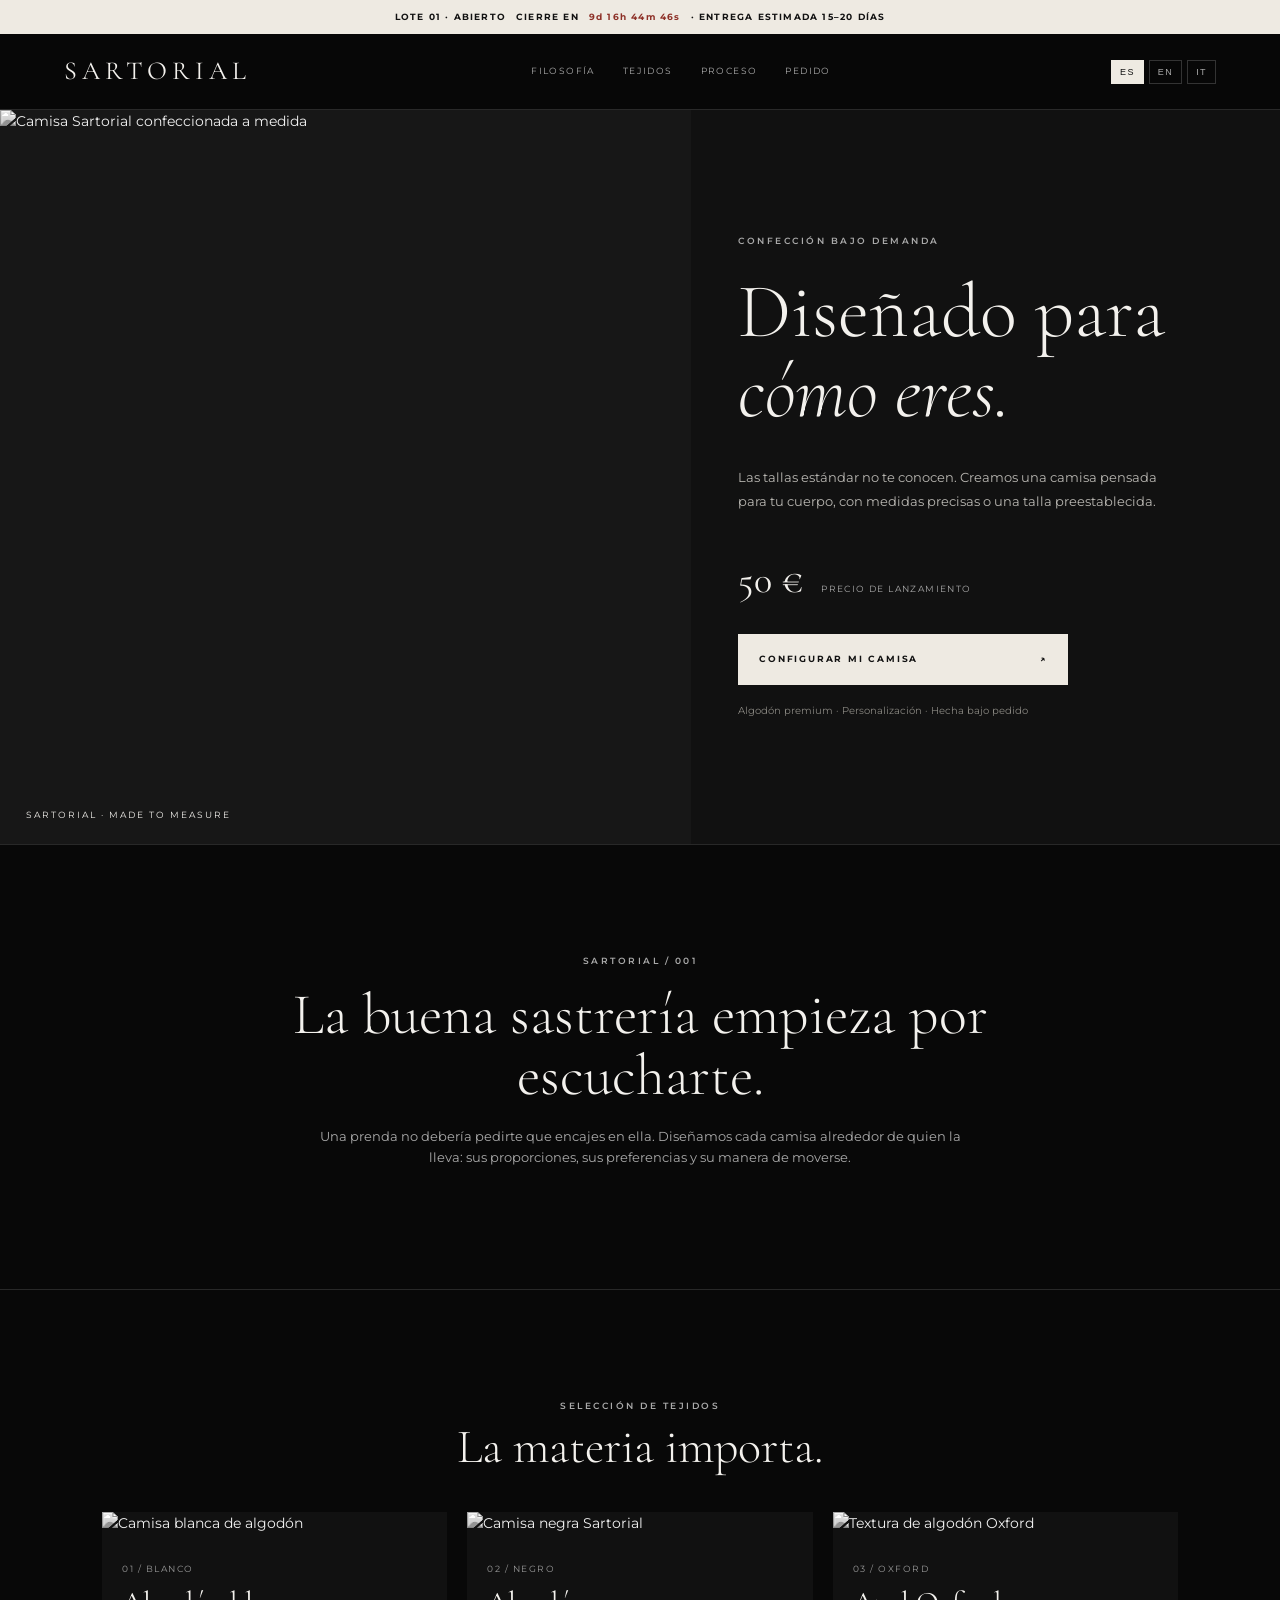
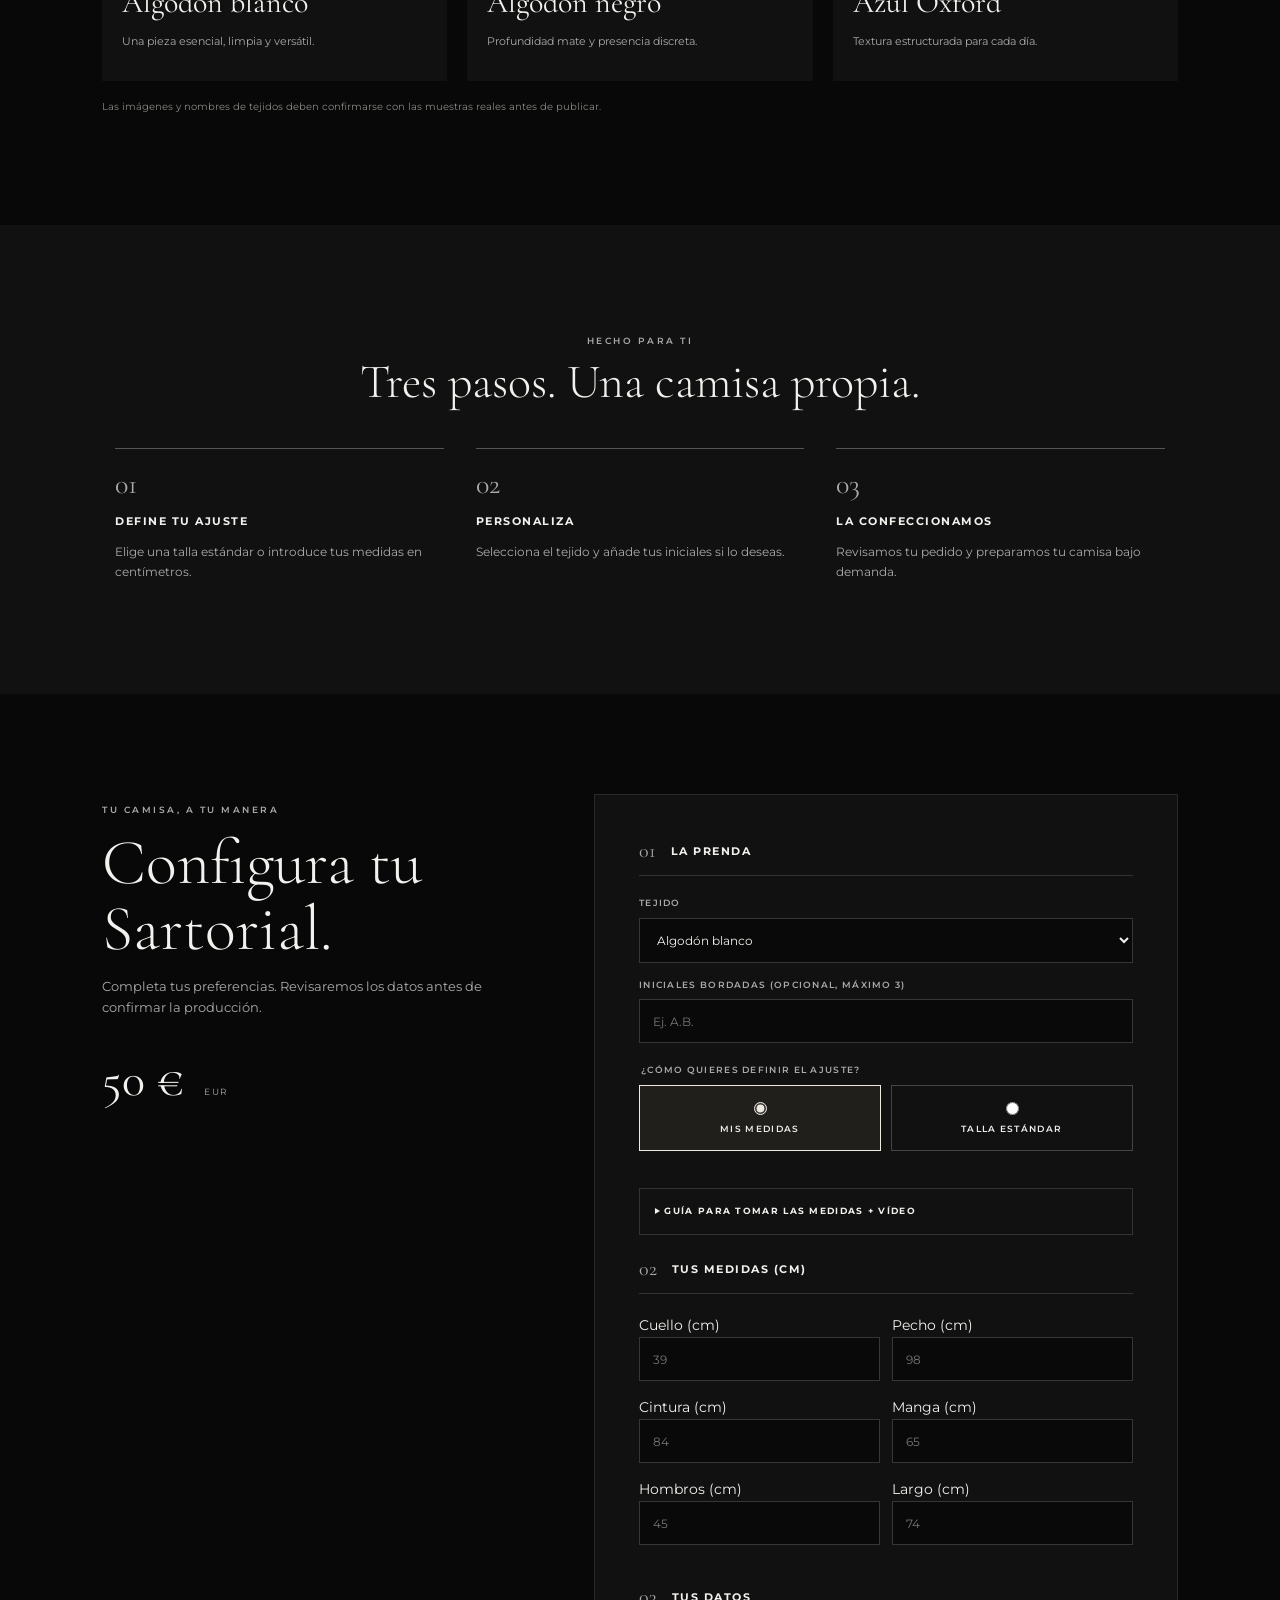
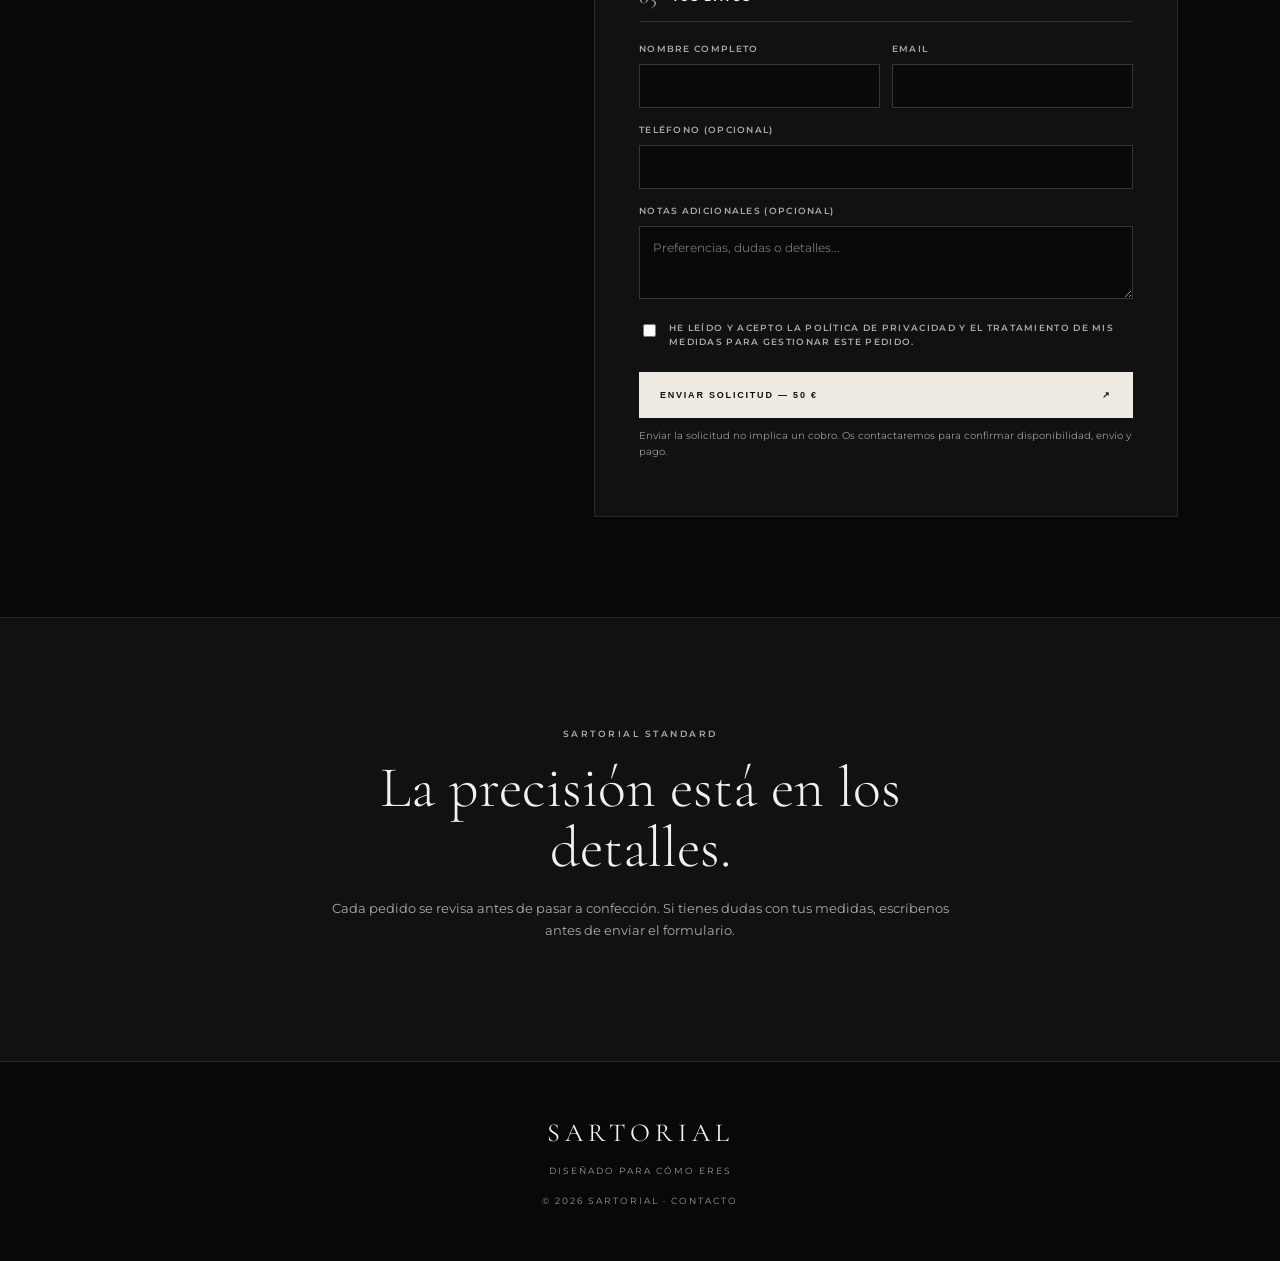
==== commit d5c542b8: "Add files via upload" ====
--- a/index.html
+++ b/index.html
@@ -1,15 +1,124 @@
 <!doctype html>
-<html lang="es"><head><meta charset="utf-8"><meta name="viewport" content="width=device-width,initial-scale=1"><meta name="theme-color" content="#080808"><meta name="description" content="Sartorial — camisas Ready to Wear, Made to Measure y Adapted Line."><title>SARTORIAL — The Art of Dressing</title><link rel="preconnect" href="https://fonts.googleapis.com"><link rel="preconnect" href="https://fonts.gstatic.com" crossorigin><link href="https://fonts.googleapis.com/css2?family=Cormorant+Garamond:wght@300;400;500;600&family=Montserrat:wght@300;400;500;600&display=swap" rel="stylesheet"><link rel="stylesheet" href="styles.css"></head>
-<body><div class="topline">SARTORIAL · CONFECCIÓN BAJO DEMANDA · ESPAÑA</div><header><a class="logo" href="#home">SARTORIAL</a><nav><a href="#collections">COLECCIONES</a><a href="#configure">CONFIGURAR</a><a href="#journal">JOURNAL</a><a href="#story">OUR STORY</a></nav><button class="menu" aria-label="Abrir menú">☰</button></header>
-<main id="home"><section class="hero"><div class="hero-slide"><img id="heroImage" src="assets/hero/hero-01.jpeg" alt="Editorial Sartorial"></div><button class="arrow prev" data-target="hero" aria-label="Anterior">‹</button><button class="arrow next" data-target="hero" aria-label="Siguiente">›</button><div class="hero-caption"><p>THE ART OF DRESSING</p><h1>Diseñado para<br><i>cómo eres.</i></h1><a class="btn" href="#collections">DESCUBRIR COLECCIONES ↗</a><div class="dots" id="heroDots"></div></div></section>
-<section class="intro" id="story"><p class="eyebrow">SARTORIAL / NUESTRA FILOSOFÍA</p><h2>La elegancia está<br>en los detalles.</h2><p>Creemos en prendas que se adaptan a quien las lleva. Tres líneas, una misma atención al tejido, al corte y a la identidad personal.</p></section>
-<section id="collections" class="collections"><div class="section-title"><p class="eyebrow">THE COLLECTIONS</p><h2>Tres maneras de vestir.</h2></div>
-<article class="collection" id="ready"><div class="collection-photo"><img id="readyImage" src="assets/ready-to-wear/ready-01.jpeg" alt="Ready to Wear"></div><button class="arrow prev" data-target="ready" aria-label="Anterior">‹</button><button class="arrow next" data-target="ready" aria-label="Siguiente">›</button><div class="collection-copy"><p class="eyebrow">01 / READY TO WEAR</p><h3>Camisas listas<br>para usar.</h3><p>Una selección esencial de camisas con carácter, listas para formar parte de tu día a día.</p><p class="price" data-price="ready">79 €</p><a class="text-link" href="#configure" data-line="ready">EXPLORAR Y ELEGIR ↗</a><div class="dots" id="readyDots"></div></div></article>
-<article class="collection reverse" id="mtm"><div class="collection-photo"><img id="mtmImage" src="assets/made-to-measure/mtm-01.jpeg" alt="Made to Measure"></div><button class="arrow prev" data-target="mtm" aria-label="Anterior">‹</button><button class="arrow next" data-target="mtm" aria-label="Siguiente">›</button><div class="collection-copy"><p class="eyebrow">02 / MADE TO MEASURE</p><h3>Tu medida.<br>Tu camisa.</h3><p>Personaliza el ajuste con medidas corporales o una talla estándar. Iniciales bordadas incluidas, hasta tres letras.</p><p class="price" data-price="mtm">120 €</p><a class="text-link" href="#configure" data-line="mtm">CONFIGURAR A MEDIDA ↗</a><div class="dots" id="mtmDots"></div></div></article>
-<article class="collection" id="adapted"><div class="collection-photo"><img id="adaptedImage" src="assets/adapted-line/adapted-01.jpeg" alt="Adapted Line"></div><button class="arrow prev" data-target="adapted" aria-label="Anterior">‹</button><button class="arrow next" data-target="adapted" aria-label="Siguiente">›</button><div class="collection-copy"><p class="eyebrow">03 / ADAPTED LINE</p><h3>Diseño desde<br>tus necesidades.</h3><p>Una línea para necesidades específicas de ajuste y uso. Cuéntanos qué ajuste buscas; no solicitamos diagnósticos ni información médica.</p><p class="price" data-price="adapted">110 €</p><a class="text-link" href="#configure" data-line="adapted">DESCUBRIR ADAPTED LINE ↗</a><div class="dots" id="adaptedDots"></div></div></article></section>
-<section class="configure" id="configure"><div class="section-title"><p class="eyebrow">MADE FOR YOU</p><h2>Configura tu camisa.</h2><p>Envíanos tu selección. Confirmaremos disponibilidad, precio final y plazo antes de aceptar el pedido.</p></div><form id="orderForm"><div class="form-grid"><label>Nombre completo<input name="name" autocomplete="name" required maxlength="100"></label><label>Email<input name="email" type="email" autocomplete="email" required maxlength="160"></label><label>Teléfono (opcional)<input name="phone" autocomplete="tel" maxlength="30"></label><label>País / localidad<input name="location" autocomplete="country-name" required maxlength="100"></label><label>Colección<select name="line" id="line" required><option value="ready">Ready to Wear — 79 €</option><option value="mtm">Made to Measure — 120 €</option><option value="adapted">Adapted Line — 110 €</option></select></label><label>Corte<select name="cut" required><option value="men">Corte masculino</option><option value="women">Corte femenino</option></select></label><label>Tejido<select name="fabric"><option>Algodón blanco</option><option>Algodón negro mate</option><option>Oxford azul</option></select></label><label>Ajuste<select name="fit"><option>Regular</option><option>Slim</option><option>Oversized</option></select></label></div>
-<fieldset><legend>¿Cómo quieres indicar la talla?</legend><label class="radio"><input type="radio" name="measureMode" value="standard" checked> Talla estándar</label><label class="radio"><input type="radio" name="measureMode" value="custom"> Mis medidas (cm)</label></fieldset><div id="standardFields" class="form-grid"><label>Talla<select name="size"><option>S</option><option>M</option><option>L</option><option>XL</option><option>XXL</option></select></label><label>Altura (cm)<input name="height" type="number" min="100" max="230"></label></div><div id="measureFields" class="form-grid" hidden><label>Cuello (cm)<input name="neck" type="number" min="20" max="70"></label><label>Pecho (cm)<input name="chest" type="number" min="50" max="180"></label><label>Cintura (cm)<input name="waist" type="number" min="40" max="180"></label><label>Hombros (cm)<input name="shoulders" type="number" min="25" max="75"></label><label>Manga (cm)<input name="sleeve" type="number" min="30" max="100"></label><label>Largo (cm)<input name="length" type="number" min="40" max="110"></label></div>
-<div class="form-grid"><label>Iniciales (hasta 3)<input name="initials" maxlength="3" pattern="[A-Za-zÀ-ÿ]{0,3}" placeholder="ABC"></label><label>Ilustración opcional<select name="illustration"><option value="none">Sin ilustración</option><option value="01">Ilustración 01 (+10 €)</option><option value="02">Ilustración 02 (+10 €)</option><option value="03">Ilustración 03 (+10 €)</option><option value="04">Ilustración 04 (+10 €)</option><option value="05">Ilustración 05 (+10 €)</option><option value="06">Ilustración 06 (+10 €)</option></select></label></div><label>Notas sobre el ajuste o el pedido<textarea name="notes" rows="4" maxlength="1200"></textarea></label><p class="total">Precio orientativo: <strong id="total">79 €</strong> <small>El precio final se confirma antes del pago.</small></p><label class="check"><input type="checkbox" name="privacy" required> He leído la <a href="privacy.html" target="_blank">política de privacidad</a> y solicito que contacten conmigo para gestionar esta consulta.</label><button class="btn" type="submit">ENVIAR SOLICITUD ↗</button><p id="formStatus" role="status" aria-live="polite"></p><small>Este formulario envía una solicitud, no confirma una compra ni realiza un cobro.</small></form></section>
-<section class="journal" id="journal"><div class="section-title"><p class="eyebrow">SARTORIAL JOURNAL</p><h2>Ideas para vestir.</h2></div><div class="journal-grid"><article><span>HOW TO STYLE</span><h3>The White Shirt: 5 Ways to Wear It</h3><p>Una prenda esencial, cinco formas de hacerla tuya.</p></article><article><span>THE ART OF DRESSING</span><h3>From Day to Night</h3><p>Pequeños cambios que transforman un conjunto.</p></article><article><span>DETAILS MATTER</span><h3>The Art of the Perfect Fit</h3><p>Por qué las proporciones cambian la forma de vestir.</p></article></div></section></main>
-<footer><a class="logo" href="#home">SARTORIAL</a><p>THE ART OF DRESSING</p><div><a href="legal.html">Aviso legal</a><a href="privacy.html">Privacidad</a><a href="cookies.html">Cookies</a><a href="terms.html">Condiciones</a><button id="cookieSettings">Configurar cookies</button></div><small>© <span id="year"></span> Sartorial. Todos los derechos reservados.</small></footer>
-<div class="cookie" id="cookieBanner" hidden><div><strong>Tu privacidad importa.</strong><p>Usamos cookies técnicas necesarias. Las cookies opcionales solo se activarán si las aceptas.</p></div><button id="rejectCookies">Rechazar opcionales</button><button id="acceptCookies">Aceptar opcionales</button><button id="customCookies">Configurar</button></div><dialog id="cookieDialog"><h2>Preferencias de cookies</h2><p>Las cookies necesarias permiten el funcionamiento básico y no pueden desactivarse. No activamos analítica ni publicidad en esta versión.</p><button id="saveCookies">Guardar preferencias</button><button id="closeCookies">Cerrar</button></dialog><script src="config.js"></script><script src="app.js" defer></script></body></html>
+<html lang="es">
+<head>
+  <meta charset="utf-8">
+  <meta name="viewport" content="width=device-width, initial-scale=1">
+  <meta name="theme-color" content="#080808">
+  <meta name="description" content="Camisas hechas para ti. Personaliza tu Sartorial con tejidos premium, iniciales bordadas y medidas individuales.">
+  <title>Sartorial — Diseñado para cómo eres</title>
+  <link rel="preconnect" href="https://fonts.googleapis.com">
+  <link rel="preconnect" href="https://fonts.gstatic.com" crossorigin>
+  <link href="https://fonts.googleapis.com/css2?family=Cormorant+Garamond:wght@300;400;500;600&family=Montserrat:wght@300;400;500;600;700&display=swap" rel="stylesheet">
+  <link rel="stylesheet" href="styles.css">
+  <script type="application/ld+json">
+  {"@context":"https://schema.org","@type":"Product","name":"Camisa Sartorial a medida","description":"Camisa confeccionada bajo demanda y personalizada.","offers":{"@type":"Offer","price":"50.00","priceCurrency":"EUR","availability":"https://schema.org/PreOrder"}}
+  </script>
+</head>
+<body>
+  <div class="announcement"><span id="batch-label">LOTE ABIERTO</span><span>CIERRE EN</span><strong id="countdown">—</strong><span>· ENTREGA ESTIMADA 15–20 DÍAS</span></div>
+  <header class="site-header">
+    <a class="wordmark" href="#inicio" aria-label="Sartorial inicio">SARTORIAL</a>
+    <nav aria-label="Navegación principal"><a href="#filosofia">FILOSOFÍA</a><a href="#tejidos">TEJIDOS</a><a href="#proceso">PROCESO</a><a href="#pedido">PEDIDO</a></nav>
+    <div class="language" aria-label="Idioma"><button class="active" data-lang="es">ES</button><button data-lang="en">EN</button><button data-lang="it">IT</button></div>
+  </header>
+
+  <main>
+    <section class="hero" id="inicio">
+      <div class="hero-image">
+        <img src="https://lh3.googleusercontent.com/d/1wx8-5q3c4kAU1tQ2oVmHjJ8CKC2VSAO0" alt="Camisa Sartorial confeccionada a medida" fetchpriority="high">
+        <div class="image-note">SARTORIAL · MADE TO MEASURE</div>
+      </div>
+      <div class="hero-copy">
+        <p class="eyebrow" data-i18n="eyebrow">CONFECCIÓN BAJO DEMANDA</p>
+        <h1 data-i18n="heroTitle">Diseñado para <em>cómo eres.</em></h1>
+        <p class="intro" data-i18n="heroText">Las tallas estándar no te conocen. Creamos una camisa pensada para tu cuerpo, con medidas precisas o una talla preestablecida.</p>
+        <div class="price">50 € <small data-i18n="fixedPrice">PRECIO DE LANZAMIENTO</small></div>
+        <a class="button button-light" href="#pedido" data-i18n="cta">CONFIGURAR MI CAMISA <span>↗</span></a>
+        <p class="microcopy" data-i18n="heroFoot">Algodón premium · Personalización · Hecha bajo pedido</p>
+      </div>
+    </section>
+
+    <section class="manifesto section-pad" id="filosofia">
+      <p class="eyebrow">SARTORIAL / 001</p>
+      <h2 data-i18n="manifestoTitle">La buena sastrería empieza por escucharte.</h2>
+      <p data-i18n="manifestoText">Una prenda no debería pedirte que encajes en ella. Diseñamos cada camisa alrededor de quien la lleva: sus proporciones, sus preferencias y su manera de moverse.</p>
+    </section>
+
+    <section class="editorial section-pad" id="tejidos">
+      <div class="section-heading"><p class="eyebrow" data-i18n="materialsEyebrow">SELECCIÓN DE TEJIDOS</p><h2 data-i18n="materialsTitle">La materia importa.</h2></div>
+      <div class="fabric-grid">
+        <article class="fabric-card"><img src="https://lh3.googleusercontent.com/d/1cTrzSL8XdZpRf8kXjoqJFX-5O8JJBN8q" alt="Camisa blanca de algodón" loading="lazy"><div><span>01 / BLANCO</span><h3>Algodón blanco</h3><p>Una pieza esencial, limpia y versátil.</p></div></article>
+        <article class="fabric-card"><img src="https://lh3.googleusercontent.com/d/1vW1AAp91t5ZavHSeyl07UrcdvNSV1Z9H" alt="Camisa negra Sartorial" loading="lazy"><div><span>02 / NEGRO</span><h3>Algodón negro</h3><p>Profundidad mate y presencia discreta.</p></div></article>
+        <article class="fabric-card"><img src="https://lh3.googleusercontent.com/d/1_Z3MTO8DYnrXw97mIoOrUV_EVAlqHtDP" alt="Textura de algodón Oxford" loading="lazy"><div><span>03 / OXFORD</span><h3>Azul Oxford</h3><p>Textura estructurada para cada día.</p></div></article>
+      </div>
+      <p class="fine-print">Las imágenes y nombres de tejidos deben confirmarse con las muestras reales antes de publicar.</p>
+    </section>
+
+    <section class="process section-pad" id="proceso">
+      <div class="section-heading"><p class="eyebrow" data-i18n="processEyebrow">HECHO PARA TI</p><h2 data-i18n="processTitle">Tres pasos. Una camisa propia.</h2></div>
+      <div class="steps">
+        <article><b>01</b><h3 data-i18n="step1Title">Define tu ajuste</h3><p data-i18n="step1Text">Elige una talla estándar o introduce tus medidas en centímetros.</p></article>
+        <article><b>02</b><h3 data-i18n="step2Title">Personaliza</h3><p data-i18n="step2Text">Selecciona el tejido y añade tus iniciales si lo deseas.</p></article>
+        <article><b>03</b><h3 data-i18n="step3Title">La confeccionamos</h3><p data-i18n="step3Text">Revisamos tu pedido y preparamos tu camisa bajo demanda.</p></article>
+      </div>
+    </section>
+
+    <section class="order-section section-pad" id="pedido">
+      <div class="order-intro"><p class="eyebrow" data-i18n="orderEyebrow">TU CAMISA, A TU MANERA</p><h2 data-i18n="orderTitle">Configura tu Sartorial.</h2><p data-i18n="orderText">Completa tus preferencias. Revisaremos los datos antes de confirmar la producción.</p><div class="price large">50 € <small>EUR</small></div></div>
+      <form id="order-form" class="order-form">
+        <div class="form-heading"><span>01</span><h3 data-i18n="formProduct">La prenda</h3></div>
+        <label><span data-i18n="fabricLabel">Tejido</span><select name="fabric" required><option value="white-cotton">Algodón blanco</option><option value="black-cotton">Algodón negro</option><option value="blue-oxford">Azul Oxford</option></select></label>
+        <label><span data-i18n="initialsLabel">Iniciales bordadas (opcional, máximo 3)</span><input name="initials" maxlength="3" placeholder="Ej. A.B." autocomplete="off"></label>
+        <fieldset><legend data-i18n="fitMethod">¿Cómo quieres definir el ajuste?</legend><div class="choice-row"><label class="choice"><input type="radio" name="measurementMode" value="custom" checked><span data-i18n="customMode">Mis medidas</span></label><label class="choice"><input type="radio" name="measurementMode" value="standard"><span data-i18n="standardMode">Talla estándar</span></label></div></fieldset>
+
+        <div class="measurement-help">
+          <details><summary data-i18n="measureGuide">GUÍA PARA TOMAR LAS MEDIDAS + VÍDEO</summary>
+            <div class="guide-content">
+              <p data-i18n="guideIntro">Usa una cinta métrica flexible. Mide sobre una camisa que te siente bien o pide ayuda a otra persona. Anota las medidas en centímetros.</p>
+              <div class="measure-list">
+                <p><b>01 · Cuello</b><br>Rodea la base del cuello, dejando espacio para un dedo.</p>
+                <p><b>02 · Pecho</b><br>Mide alrededor de la parte más ancha del pecho, bajo las axilas.</p>
+                <p><b>03 · Cintura</b><br>Mide alrededor de la zona donde quieres que la camisa quede ajustada.</p>
+                <p><b>04 · Manga</b><br>Mide desde el punto del hombro hasta la muñeca, con el brazo ligeramente doblado.</p>
+                <p><b>05 · Hombros</b><br>Mide de un extremo al otro de los hombros por la espalda.</p>
+                <p><b>06 · Largo</b><br>Mide desde la base del cuello por la espalda hasta el largo deseado.</p>
+              </div>
+              <div class="video-placeholder"><div class="play">▶</div><p>Vídeo de toma de medidas</p><small>El enlace del vídeo original del PDF no es un ID válido de YouTube. Añadiremos aquí vuestro vídeo cuando lo tengáis.</small></div>
+            </div>
+          </details>
+        </div>
+
+        <div id="custom-fields">
+          <div class="form-heading"><span>02</span><h3 data-i18n="measurementsTitle">Tus medidas (cm)</h3></div>
+          <div class="measure-grid">
+            <label>Cuello (cm)<input name="neck" type="number" min="25" max="60" step="0.5" placeholder="39" required></label>
+            <label>Pecho (cm)<input name="chest" type="number" min="60" max="160" step="0.5" placeholder="98" required></label>
+            <label>Cintura (cm)<input name="waist" type="number" min="50" max="160" step="0.5" placeholder="84" required></label>
+            <label>Manga (cm)<input name="sleeve" type="number" min="40" max="100" step="0.5" placeholder="65" required></label>
+            <label>Hombros (cm)<input name="shoulders" type="number" min="30" max="70" step="0.5" placeholder="45" required></label>
+            <label>Largo (cm)<input name="length" type="number" min="50" max="100" step="0.5" placeholder="74" required></label>
+          </div>
+        </div>
+        <div id="standard-fields" hidden>
+          <div class="form-heading"><span>02</span><h3 data-i18n="standardTitle">Talla estándar</h3></div>
+          <label><span data-i18n="patternLabel">Patrón</span><select name="fitPattern"><option value="slim">Slim fit</option><option value="regular">Regular fit</option><option value="oversized">Oversized</option></select></label>
+          <label><span data-i18n="sizeLabel">Talla</span><select name="standardSize"><option>S</option><option>M</option><option>L</option><option>XL</option><option>XXL</option></select></label>
+          <div class="measure-grid"><label><span data-i18n="heightLabel">Altura (cm)</span><input name="height" type="number" min="120" max="230" placeholder="180" required></label><label><span data-i18n="weightLabel">Peso (kg)</span><input name="weight" type="number" min="35" max="250" placeholder="75" required></label></div>
+        </div>
+        <div class="form-heading"><span>03</span><h3 data-i18n="contactTitle">Tus datos</h3></div>
+        <div class="measure-grid"><label><span data-i18n="nameLabel">Nombre completo</span><input name="customerName" autocomplete="name" required></label><label><span data-i18n="emailLabel">Email</span><input name="email" type="email" autocomplete="email" required></label></div>
+        <label><span data-i18n="phoneLabel">Teléfono (opcional)</span><input name="phone" type="tel" autocomplete="tel"></label>
+        <label><span data-i18n="notesLabel">Notas adicionales (opcional)</span><textarea name="notes" rows="3" maxlength="1000" placeholder="Preferencias, dudas o detalles..."></textarea></label>
+        <label class="consent"><input type="checkbox" name="privacyConsent" required><span data-i18n="privacyText">He leído y acepto la política de privacidad y el tratamiento de mis medidas para gestionar este pedido.</span></label>
+        <button class="button button-light submit" type="submit"><span data-i18n="submit">ENVIAR SOLICITUD — 50 €</span><span>↗</span></button>
+        <p class="form-note" data-i18n="paymentNote">Enviar la solicitud no implica un cobro. Os contactaremos para confirmar disponibilidad, envío y pago.</p>
+        <div id="form-status" class="status" role="status" aria-live="polite"></div>
+      </form>
+    </section>
+
+    <section class="promise section-pad"><p class="eyebrow">SARTORIAL STANDARD</p><h2 data-i18n="promiseTitle">La precisión está en los detalles.</h2><p data-i18n="promiseText">Cada pedido se revisa antes de pasar a confección. Si tienes dudas con tus medidas, escríbenos antes de enviar el formulario.</p></section>
+  </main>
+  <footer><a class="wordmark" href="#inicio">SARTORIAL</a><p>DISEÑADO PARA CÓMO ERES</p><small>© <span id="year"></span> SARTORIAL · <a href="mailto:hello@sartorial.example">CONTACTO</a></small></footer>
+  <script src="app.js"></script>
+</body>
+</html>
--- a/styles.css
+++ b/styles.css
@@ -1,2 +1,3 @@
-*{box-sizing:border-box}html{scroll-behavior:smooth}body{margin:0;background:#080808;color:#eeeae2;font:13px Montserrat,Arial,sans-serif;line-height:1.7}a{color:inherit}.topline{text-align:center;padding:8px;font-size:9px;letter-spacing:2px;background:#e9e5dc;color:#111}header{height:78px;padding:0 5vw;display:flex;align-items:center;justify-content:space-between;border-bottom:1px solid #292929;position:sticky;top:0;background:#080808ed;backdrop-filter:blur(12px);z-index:10}.logo{font:30px 'Cormorant Garamond',serif;letter-spacing:6px;text-decoration:none}nav{display:flex;gap:28px}nav a,footer a,footer button{font-size:9px;letter-spacing:1.5px;text-decoration:none;color:#aaa;background:none;border:0;cursor:pointer}.menu{display:none;background:none;color:#eee;border:1px solid #555;padding:8px}.hero{height:min(760px,82vw);min-height:580px;position:relative;overflow:hidden;background:#161616}.hero-slide,.hero-slide img{position:absolute;inset:0;width:100%;height:100%}.hero-slide img{object-fit:cover;object-position:center 25%;filter:grayscale(100%) brightness(.65)}.hero-caption{position:absolute;left:10%;top:50%;transform:translateY(-40%);max-width:600px}.hero-caption>p,.eyebrow{font-size:9px;letter-spacing:3px;color:#bbb}.hero h1,.intro h2,.section-title h2,.collection h3{font:300 clamp(48px,7vw,88px)/.98 'Cormorant Garamond',serif;margin:18px 0 28px}.hero h1 i{font-weight:300}.btn{display:inline-block;padding:15px 23px;background:#eeeae2;color:#111;text-decoration:none;font-size:9px;letter-spacing:2px;border:1px solid #eeeae2;cursor:pointer}.btn:hover{background:transparent;color:#eeeae2}.arrow{position:absolute;z-index:2;top:50%;transform:translateY(-50%);border:1px solid #aaa;background:#08080899;color:#fff;font:32px Georgia;width:42px;height:48px;cursor:pointer}.prev{left:18px}.next{right:18px}.dots{display:flex;gap:8px;margin-top:18px}.dot{width:7px;height:7px;border-radius:50%;border:1px solid #eee;background:transparent;padding:0;cursor:pointer}.dot.active{background:#eee}.intro{text-align:center;padding:110px 20px;max-width:850px;margin:auto}.intro h2,.section-title h2{font-size:clamp(42px,5vw,64px)}.intro>p:last-child,.section-title>p:last-child{max-width:620px;color:#aaa;margin:0 auto}.collections{border-top:1px solid #333}.section-title{text-align:center;padding:80px 20px 45px}.collection{position:relative;display:grid;grid-template-columns:1fr 1fr;min-height:600px;border-top:1px solid #292929}.collection.reverse .collection-photo{order:2}.collection-photo{min-height:550px;overflow:hidden;background:#151515}.collection-photo img{width:100%;height:100%;min-height:550px;object-fit:cover;filter:grayscale(100%);transition:filter .5s}.collection-photo img:hover{filter:grayscale(0)}.collection-copy{padding:8vw;align-self:center}.collection h3{font-size:clamp(48px,6vw,72px);margin:12px 0}.collection-copy>p:not(.eyebrow):not(.price){color:#aaa;max-width:440px}.price{font:32px 'Cormorant Garamond',serif}.text-link{font-size:9px;letter-spacing:2px;text-decoration:none;border-bottom:1px solid #aaa;padding-bottom:8px}.collection>.arrow{top:50%}.configure{background:#111;padding:90px 8%;border-top:1px solid #333}.configure .section-title{padding:0 0 35px}.configure form{max-width:900px;margin:auto;border:1px solid #393939;padding:clamp(20px,4vw,45px)}.form-grid{display:grid;grid-template-columns:1fr 1fr;gap:18px}.configure label{display:block;color:#bbb;font-size:10px;letter-spacing:1px}.configure input:not([type=checkbox]):not([type=radio]),.configure select,.configure textarea{display:block;width:100%;margin-top:7px;padding:13px;background:#080808;border:1px solid #444;color:#eee;font:12px Montserrat}.configure fieldset{border:0;padding:22px 0}.configure legend{font-size:10px;color:#bbb;letter-spacing:1px}.radio{display:inline-flex!important;align-items:center;gap:7px;margin:10px 20px 0 0}.check{display:flex!important;gap:10px;align-items:flex-start;margin:20px 0}.check a{color:#eee}.total{font-size:18px}.total small{display:block;font-size:10px;color:#aaa}.configure form>.btn{width:100%}#formStatus{color:#b8d8b2}.journal{padding:80px 8%;border-top:1px solid #333}.journal-grid{display:grid;grid-template-columns:repeat(3,1fr);gap:22px}.journal-grid article{border-top:1px solid #777;padding:20px 0}.journal-grid span{font-size:9px;letter-spacing:2px;color:#aaa}.journal-grid h3{font:30px 'Cormorant Garamond',serif} .journal-grid p{color:#aaa}footer{text-align:center;padding:55px 20px;border-top:1px solid #333}footer>div{display:flex;justify-content:center;gap:20px;flex-wrap:wrap;margin:20px}footer small{color:#777}.cookie{position:fixed;z-index:20;bottom:15px;left:15px;right:15px;background:#eeeae2;color:#111;padding:18px;display:flex;gap:14px;align-items:center;justify-content:space-between;box-shadow:0 4px 30px #000}.cookie p{margin:3px 0;font-size:11px}.cookie button,dialog button{padding:10px;border:1px solid #111;background:transparent;color:#111;font-size:10px;cursor:pointer}dialog{background:#eeeae2;color:#111;border:0;max-width:420px;padding:30px}dialog::backdrop{background:#000b}[hidden]{display:none!important}
-@media(max-width:760px){header{height:auto;min-height:68px;flex-wrap:wrap;padding:10px 5vw}.menu{display:block}nav{display:none;order:3;width:100%;flex-wrap:wrap;justify-content:center;padding:12px}nav.open{display:flex}.hero{min-height:620px;height:75vh}.hero-caption{left:8%;right:8%}.collection{grid-template-columns:1fr;min-height:0}.collection.reverse .collection-photo{order:0}.collection-photo,.collection-photo img{min-height:400px;height:100vw;max-height:560px}.collection-copy{padding:50px 8% 65px}.collection>.arrow{top:200px}.form-grid,.journal-grid{grid-template-columns:1fr}.configure{padding:65px 5%}.cookie{flex-wrap:wrap;justify-content:flex-start}.cookie>div{width:100%}.cookie button{flex:1}.intro{padding:75px 8%}}
+*{box-sizing:border-box}html{scroll-behavior:smooth}body{margin:0;background:#080808;color:#f3f1ed;font-family:Montserrat,Arial,sans-serif;font-size:14px;line-height:1.65;-webkit-font-smoothing:antialiased}a{color:inherit}.announcement{min-height:34px;background:#eeeae2;color:#111;display:flex;align-items:center;justify-content:center;gap:10px;padding:7px 12px;font-size:9px;font-weight:700;letter-spacing:1.2px;flex-wrap:wrap}.announcement strong{color:#8d3027}.site-header{height:76px;padding:0 5vw;display:flex;align-items:center;justify-content:space-between;border-bottom:1px solid #292929;position:sticky;top:0;background:rgba(8,8,8,.94);backdrop-filter:blur(14px);z-index:10}.wordmark{text-decoration:none;font-family:"Cormorant Garamond",serif;font-size:26px;letter-spacing:5px;font-weight:400}.site-header nav{display:flex;gap:28px}.site-header nav a,.language button{font-size:9px;letter-spacing:1.4px;text-decoration:none;color:#aaa}.site-header nav a:hover{color:#fff}.language{display:flex;gap:5px}.language button{background:none;border:1px solid #333;padding:6px 8px;color:#aaa;cursor:pointer}.language button.active{background:#eeeae2;color:#111;border-color:#eeeae2}.hero{display:grid;grid-template-columns:1.08fr .92fr;min-height:650px;border-bottom:1px solid #282828}.hero-image{position:relative;min-height:550px;background:#171717;overflow:hidden}.hero-image img{width:100%;height:100%;position:absolute;inset:0;object-fit:cover;object-position:center 20%;filter:grayscale(100%);}.image-note{position:absolute;bottom:22px;left:26px;font-size:9px;letter-spacing:2px}.hero-copy{padding:9vw 8%;display:flex;flex-direction:column;justify-content:center;background:#111}.eyebrow{font-size:9px;letter-spacing:2.5px;color:#aaa;font-weight:600}.hero h1,.section-heading h2,.manifesto h2,.order-intro h2,.promise h2{font-family:"Cormorant Garamond",Georgia,serif;font-weight:300;line-height:1.04}.hero h1{font-size:clamp(48px,6vw,82px);margin:14px 0 20px}.hero h1 em{font-weight:300}.intro{max-width:440px;color:#b9b7b2;font-size:13px;line-height:1.9}.price{font-family:"Cormorant Garamond",serif;font-size:38px;margin:22px 0}.price small{font-family:Montserrat,sans-serif;font-size:9px;letter-spacing:1.4px;color:#aaa;margin-left:9px}.button{display:flex;align-items:center;justify-content:space-between;gap:20px;padding:17px 20px;text-decoration:none;font-size:9px;letter-spacing:1.8px;font-weight:700;border:1px solid #eeeae2;cursor:pointer}.button-light{background:#eeeae2;color:#111}.button-light:hover{background:transparent;color:#eeeae2}.hero-copy .button{max-width:330px}.microcopy,.fine-print{font-size:10px;color:#898781;margin-top:18px}.section-pad{padding:100px 8%}.manifesto{text-align:center;max-width:900px;margin:auto}.manifesto h2,.promise h2{font-size:clamp(36px,5vw,58px);margin:16px auto}.manifesto>p:last-child,.promise>p:last-child{max-width:650px;margin:20px auto;color:#aaa;font-size:13px}.editorial{border-top:1px solid #282828}.section-heading{text-align:center;margin-bottom:40px}.section-heading h2{font-size:48px;margin:8px}.fabric-grid{display:grid;grid-template-columns:repeat(3,1fr);gap:20px}.fabric-card{position:relative;min-width:0;background:#111}.fabric-card img{width:100%;height:450px;object-fit:cover;filter:grayscale(100%);transition:.5s}.fabric-card:hover img{filter:grayscale(0);transform:scale(1.01)}.fabric-card div{padding:20px}.fabric-card span{font-size:9px;letter-spacing:1.5px;color:#999}.fabric-card h3{font:30px "Cormorant Garamond",serif;margin:5px 0}.fabric-card p{font-size:11px;color:#aaa}.process{background:#111}.steps{display:grid;grid-template-columns:repeat(3,1fr);gap:32px;max-width:1050px;margin:auto}.steps article{border-top:1px solid #555;padding-top:18px}.steps b{font:28px "Cormorant Garamond",serif;color:#aaa}.steps h3{font-size:11px;letter-spacing:1.5px;text-transform:uppercase}.steps p{font-size:12px;color:#aaa}.order-section{display:grid;grid-template-columns:.8fr 1.2fr;gap:8vw}.order-intro{position:sticky;top:120px;align-self:start}.order-intro h2{font-size:clamp(42px,5vw,64px);margin:12px 0}.order-intro>p:not(.eyebrow){color:#aaa;font-size:13px}.price.large{font-size:48px}.order-form{background:#111;border:1px solid #292929;padding:clamp(20px,4vw,44px)}.form-heading{display:flex;gap:15px;align-items:center;border-bottom:1px solid #333;margin:25px 0 20px;padding-bottom:12px}.form-heading:first-child{margin-top:0}.form-heading span{font:20px "Cormorant Garamond",serif;color:#aaa}.form-heading h3{font-size:11px;letter-spacing:1.5px;text-transform:uppercase;margin:0}.order-form label{display:block;margin:0 0 15px}.order-form label>span,.order-form legend{display:block;color:#aaa;font-size:9px;letter-spacing:1.3px;text-transform:uppercase;margin-bottom:7px;font-weight:600}.order-form input:not([type=radio]):not([type=checkbox]),.order-form select,.order-form textarea{width:100%;background:#090909;color:#f3f1ed;border:1px solid #363636;padding:13px;font:12px Montserrat,sans-serif;border-radius:0;min-height:44px}.order-form input:focus,.order-form select:focus,.order-form textarea:focus{outline:1px solid #aaa;border-color:#aaa}.order-form fieldset{border:0;padding:0;margin:20px 0}.choice-row{display:grid;grid-template-columns:1fr 1fr;gap:10px}.choice{border:1px solid #444;padding:13px;text-align:center;cursor:pointer}.choice:has(input:checked){border-color:#eeeae2;background:#201f1c}.choice input{accent-color:#eeeae2}.choice span{margin:0!important;color:#eee!important}.measure-grid{display:grid;grid-template-columns:1fr 1fr;gap:0 12px}.measurement-help{border:1px solid #333;margin:22px 0}.measurement-help summary{cursor:pointer;padding:15px;font-size:9px;letter-spacing:1.3px;font-weight:700}.guide-content{padding:0 16px 18px;color:#aaa;font-size:11px}.measure-list{display:grid;grid-template-columns:1fr 1fr;gap:8px 20px}.measure-list p{margin:8px 0}.measure-list b{color:#eee}.video-placeholder{background:#191919;border:1px solid #333;padding:24px;text-align:center;margin-top:15px}.play{width:42px;height:42px;border:1px solid #aaa;border-radius:50%;display:grid;place-items:center;margin:auto auto 10px}.video-placeholder p{color:#eee;margin:5px}.video-placeholder small{font-size:10px}.consent{display:flex!important;align-items:flex-start;gap:10px}.consent input{margin-top:3px;accent-color:#eeeae2}.consent span{font-size:9px!important;line-height:1.6}.submit{width:100%;margin-top:10px}.form-note{font-size:10px;color:#999;line-height:1.6}.status{margin-top:12px;font-size:12px}.status.error{color:#ff9c91}.status.success{color:#b7d9b1}.promise{text-align:center;background:#111;border-top:1px solid #292929}.promise h2{max-width:700px}footer{text-align:center;padding:50px 20px;border-top:1px solid #292929}footer p,footer small{font-size:9px;letter-spacing:2px;color:#999}footer small a{text-decoration:none} [hidden]{display:none!important}
+@media(max-width:850px){.site-header{height:auto;min-height:66px;flex-wrap:wrap;padding:12px 5vw;gap:12px}.site-header nav{order:3;width:100%;justify-content:center;gap:18px}.site-header nav a{font-size:8px}.hero{grid-template-columns:1fr}.hero-image{min-height:420px;height:60vw}.hero-copy{padding:50px 8%}.fabric-grid{grid-template-columns:1fr 1fr}.fabric-card:last-child{grid-column:1/-1}.fabric-card img{height:360px}.order-section{grid-template-columns:1fr;gap:35px}.order-intro{position:static}.section-pad{padding:75px 6%}}
+@media(max-width:560px){.announcement{font-size:8px;gap:6px}.wordmark{font-size:22px}.site-header nav{gap:12px}.site-header nav a{letter-spacing:.7px}.hero-image{min-height:360px}.hero h1{font-size:52px}.fabric-grid,.steps{grid-template-columns:1fr}.fabric-card:last-child{grid-column:auto}.fabric-card img{height:420px}.section-pad{padding:65px 6%}.measure-grid,.measure-list{grid-template-columns:1fr}.order-form{padding:20px 15px}.choice-row{grid-template-columns:1fr}.price{margin:16px 0}}
